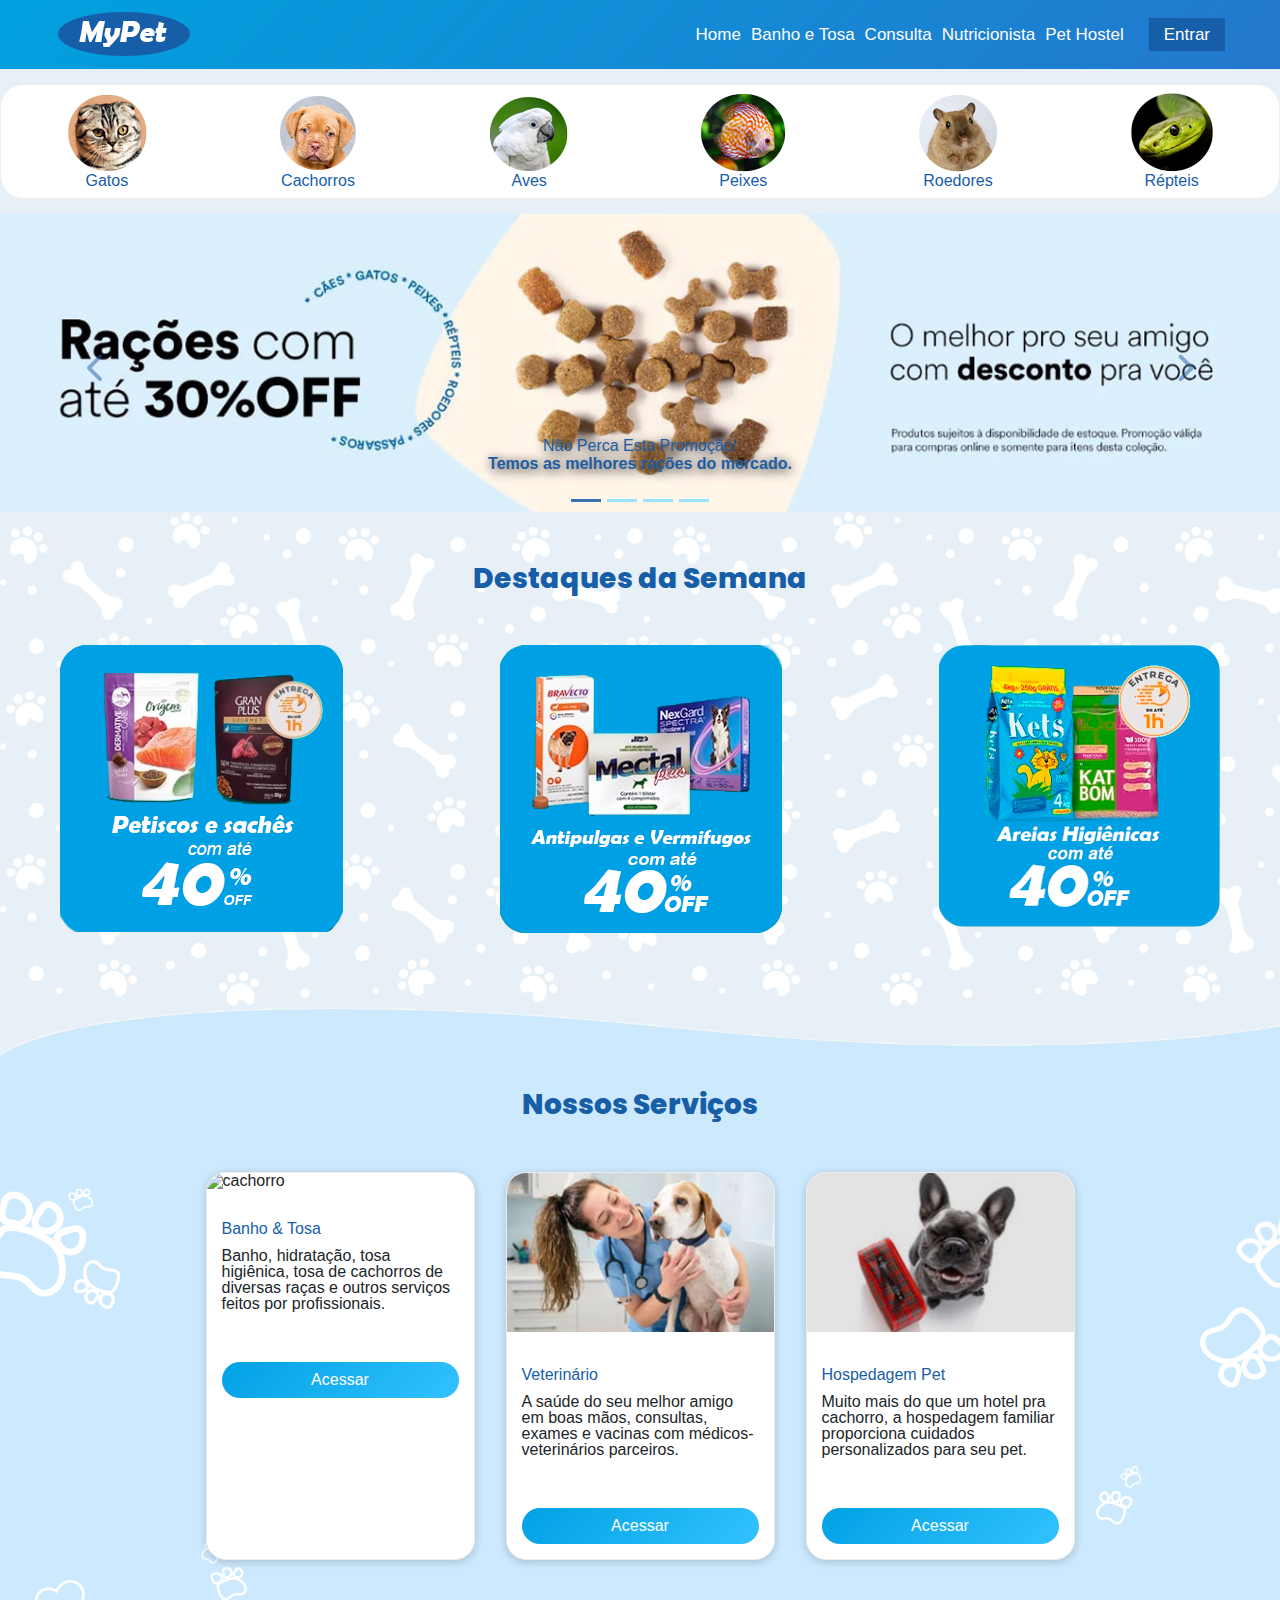
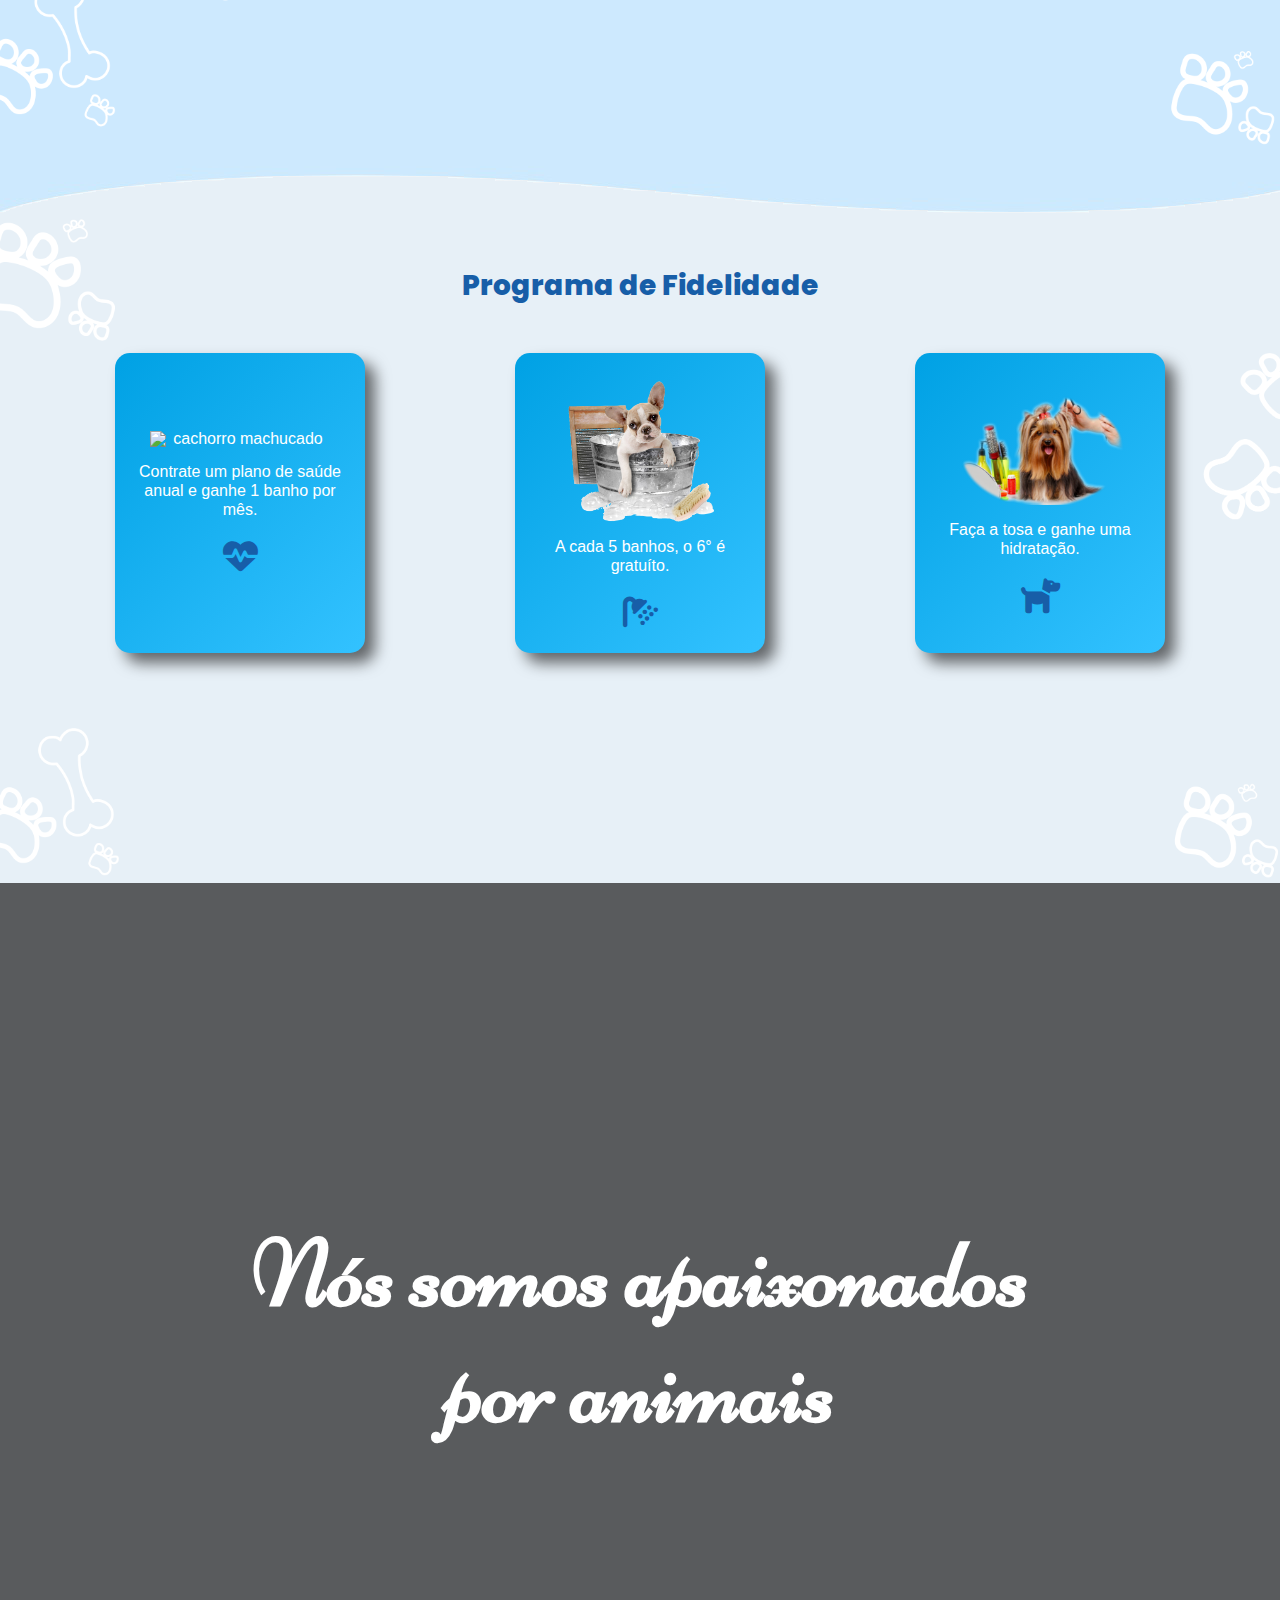
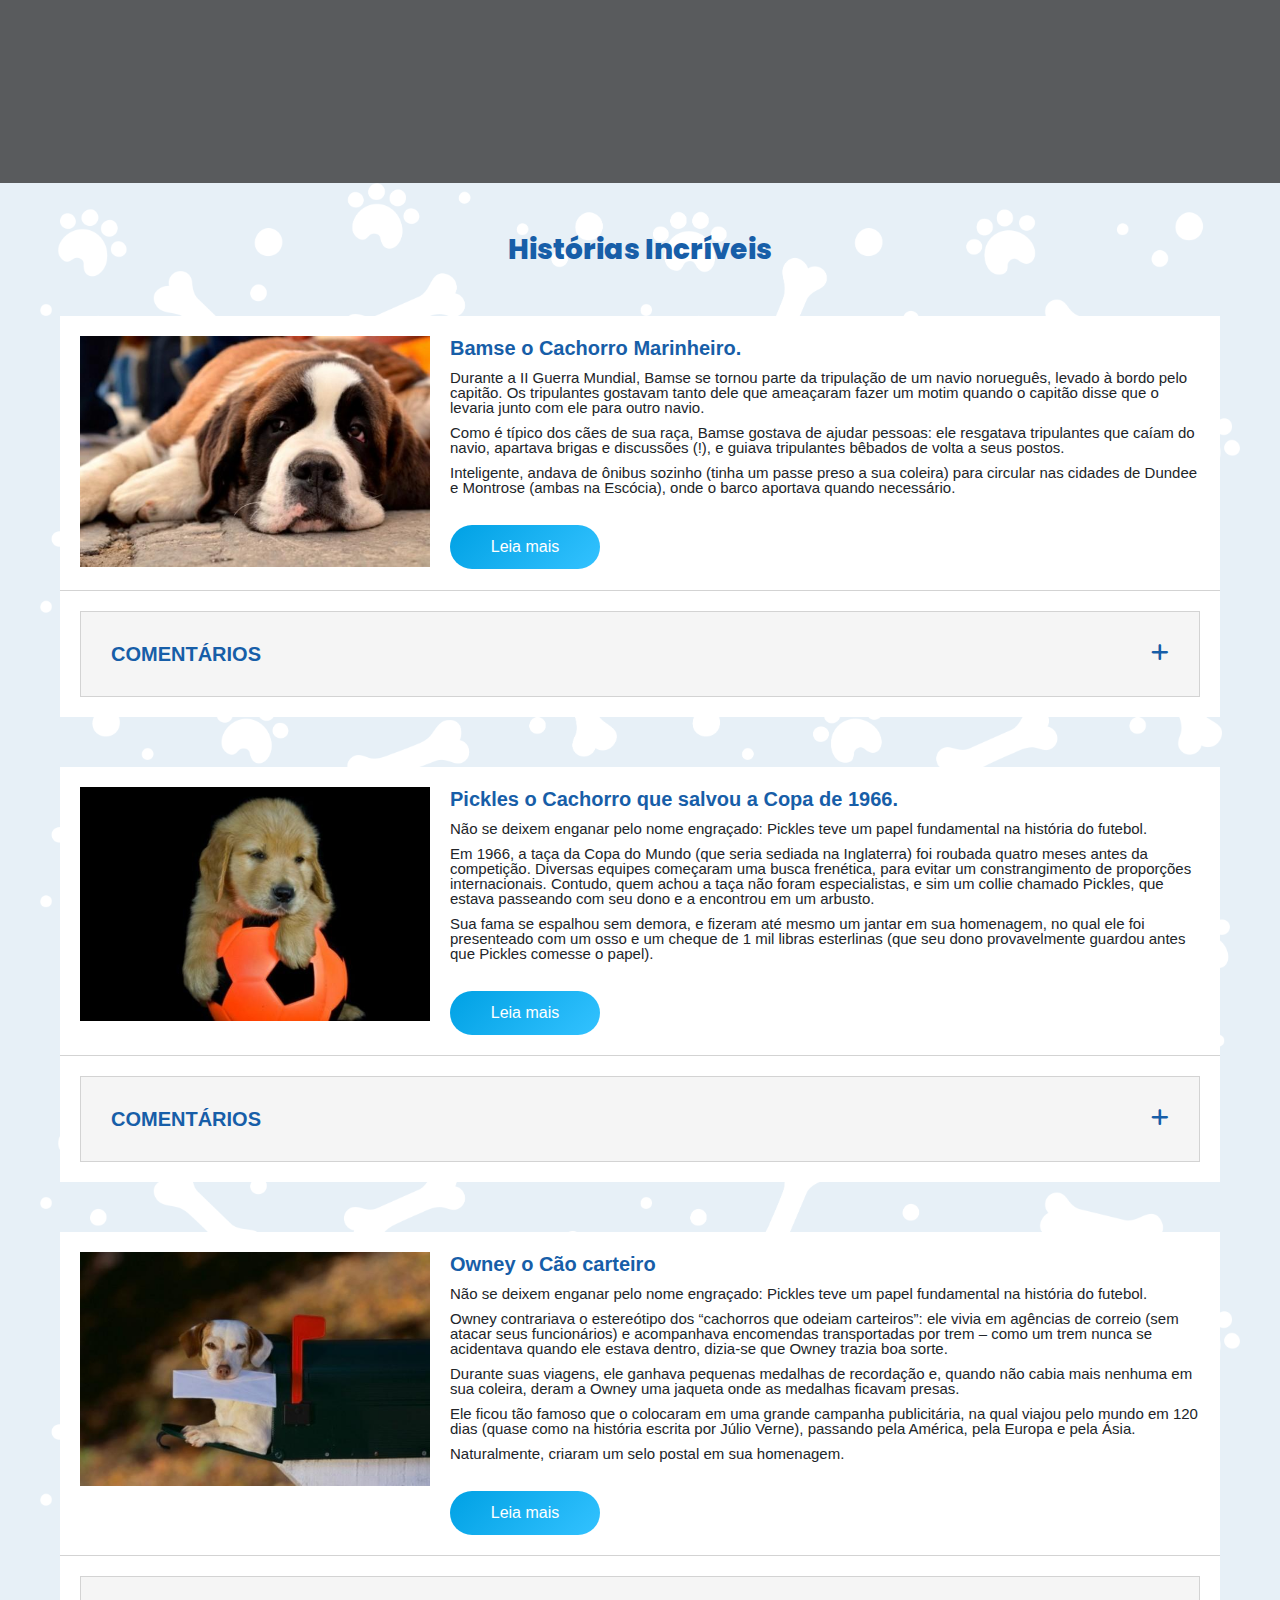
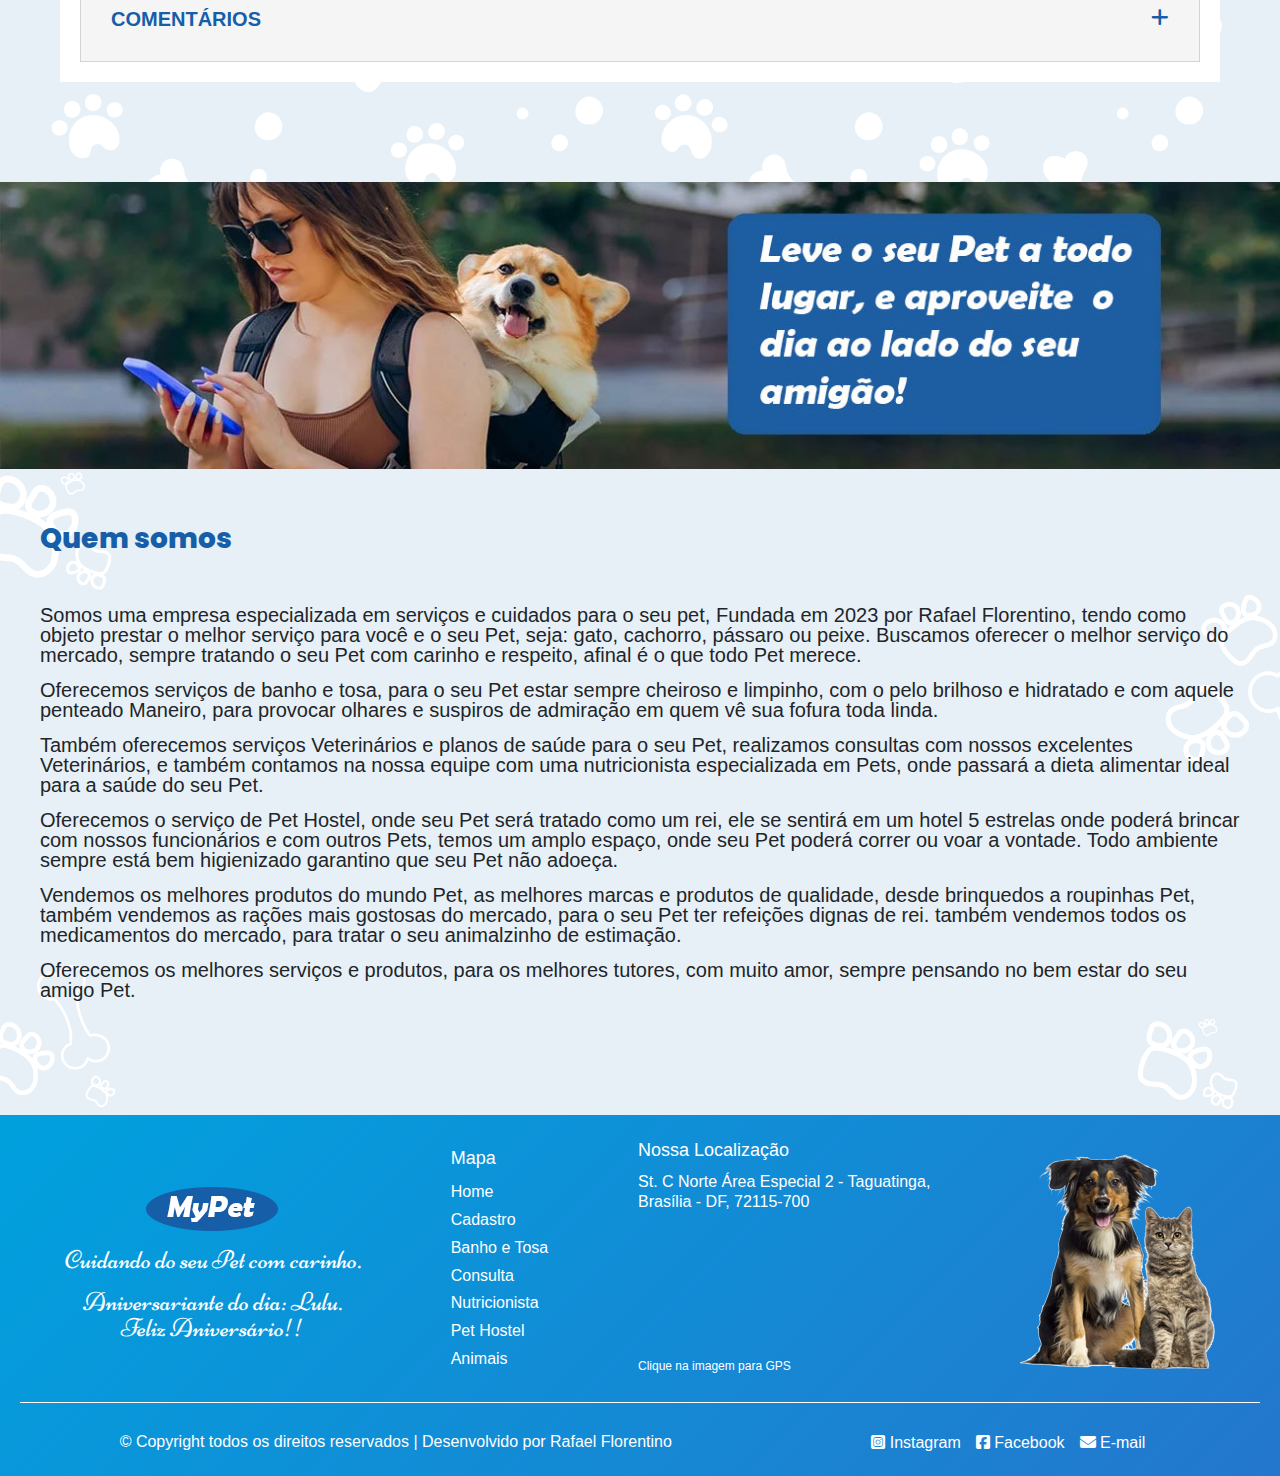
==== index.html @ 297a87fd "first commit" ====
<!DOCTYPE html>
<html lang="pt-br">

<head>
    <meta charset="UTF-8">
    <meta name="viewport" content="width=device-width, initial-scale=1.0">
    <link rel="icon" type="image/png" sizes="16x16"  href="img/faviconcircle.png">
    <meta name="msapplication-TileColor" content="#ffffff">
    <meta name="theme-color" content="#ffffff">
    <!-- Font Nicone-->
    <link rel="preconnect" href="https://fonts.googleapis.com">
    <link rel="preconnect" href="https://fonts.gstatic.com" crossorigin>
    <link href="https://fonts.googleapis.com/css2?family=Combo&family=Lato:ital,wght@0,100;0,300;0,400;0,700;0,900;1,100;1,300;1,400;1,700;1,900&family=Niconne&family=Poppins:ital,wght@0,100;0,200;0,300;0,400;0,500;0,600;0,700;0,800;0,900;1,100;1,200;1,300;1,400;1,500;1,600;1,700;1,800;1,900&display=swap" rel="stylesheet">
    <!-- Bootstrap CSS --> 
    <link rel="stylesheet" href="https://cdn.jsdelivr.net/npm/bootstrap@4.0.0/dist/css/bootstrap.min.css" integrity="sha384-Gn5384xqQ1aoWXA+058RXPxPg6fy4IWvTNh0E263XmFcJlSAwiGgFAW/dAiS6JXm" crossorigin="anonymous">
    <link rel="stylesheet" href="css/style.css">
    <!-- Font awesome-->
    <link rel="stylesheet" href="https://cdnjs.cloudflare.com/ajax/libs/font-awesome/6.4.2/css/all.min.css">
    <title>Pet Shop</title>
</head>

<body>
    <header>
        <div class="container">
            <a href="index.html"><img src="img/logoMypet.png" id="logo" alt="MyPet"></a>
            <nav>
                <ul id="menu">
                    <li><a href="index.html">Home</a></li>
                    <li><a href="banho-tosa.html">Banho e Tosa</a></li>
                    <li><a href="consulta-medica.html">Consulta</a></li>
                    <li><a href="nutricionista.html">Nutricionista</a></li>
                    <li><a href="pet-hostel.html">Pet Hostel</a></li>
                    <li id="btn-login"><a href="#">Entrar</a></li>
                </ul>

                <div id="menu-mobile">
                    <ul>
                        <li><i id="btn-close" class="fa-solid fa-x"></i></li>
                        <li><a href="index.html">Home</a></li>
                        <li><a href="animais.html">Animais</a></li>
                        <li><a href="banho-tosa.html">Banho e Tosa</a></li>
                        <li><a href="consulta-medica.html">Consulta</a></li>
                        <li><a href="nutricionista.html">Nutricionista</a></li>
                        <li><a href="pet-hostel.html">Pet Hostel</a></li>
                        <li id="btn-login-mobile"><a href="#">Entrar</a></li>
                    </ul>
                </div>
            </nav>
            <i id="botao-menu" class="fa-solid fa-bars"></i>
        </div>
        <div id="login">
            <form action="">
                <div>
                    <i id="btn-close-login" class="fa-solid fa-x"></i>
                </div>
                <h1>Login</h1>
                <div>
                    <label for="usuario">Usuário</label><br>
                    <input type="text" name="usuario" id="usuario" placeholder="Digite o usuário">
                </div>
                <div>
                    <label for="senha">Senha</label><br>
                    <input type="password" name="senha" id="senha" placeholder="Digite a sua senha">
                </div>
                <button id="btn-entrar">Entrar</button>
                
                <p><a href="cadastro-cliente.html">Fazer Cadastro</a></p>
            </form>
        </div>
    </header>

    <main id="corpo">
        <section id="vitrine">
            <div id="especies">
                <ul>
                    <li><a href="animais.html"><img src="img/gato.png" alt="Gato"> Gatos</a></li>
                    <li><a href="animais.html"><img src="img/cachorro.png" alt="Cachorro"> Cachorros</a></li>
                    <li><a href="animais.html"><img src="img/ave.png" alt="Ave"> Aves</a></li>
                    <li><a href="animais.html"><img src="img/peixe.png" alt="Peixe"> Peixes</a></li>
                    <li><a href="animais.html"><img src="img/rato.png" alt="Rato">Roedores</a></li>
                    <li><a href="animais.html"><img src="img/cobra.png" alt="Cobra">Répteis</a></li>
                </ul>
            </div>

            <div id="container-carousel">
                <div id="carouselExampleIndicators" class="carousel slide" data-ride="carousel">
                    <ol class="carousel-indicators">
                      <li data-target="#carouselExampleIndicators" data-slide-to="0" class="active"></li>
                      <li data-target="#carouselExampleIndicators" data-slide-to="1"></li>
                      <li data-target="#carouselExampleIndicators" data-slide-to="2"></li>
                      <li data-target="#carouselExampleIndicators" data-slide-to="3"></li>
                    </ol>
                    <div class="carousel-inner">
                      <div class="carousel-item active">
                        <a href="nutricionista.html">
                            <img class="d-block w-100" src="img/banner01.jpg"  alt="First slide">
                        </a>
                        <div class="carousel-caption d-none d-md-block">
                            <h5>Não Perca Esta Promoção!</h5>
                            <p>Temos as melhores rações do mercado.</p>
                        </div>
                        
                      </div>
                      <div class="carousel-item">
                        <a href="consulta-medica.html">
                            <img class="d-block w-100" src="img/banner06.jpg"  alt="Second slide">
                        </a>
                        <div class="carousel-caption d-none d-md-block">
                            <h5>Cuidado e Carinho</h5>
                            <p>Trate seu Pet com nossos medicamentos.</p>
                        </div>
                        
                      </div>
                      <div class="carousel-item">
                        <a href="pet-hostel.html">
                            <img class="d-block w-100" src="img/banner03.jpg"  alt="Third slide">
                        </a>
                        <div class="carousel-caption d-none d-md-block">
                            <h5>Roupas Quentinhas </h5>
                            <p>Proteja seu Pet do frio com estilo.</p>
                        </div>
                        
                      </div>
                      <div class="carousel-item">
                        <a href="banho-tosa.html">
                            <img class="d-block w-100" src="img/banner07.jpg"  alt="Third slide">
                        </a>
                        <div class="carousel-caption d-none d-md-block">
                            <h5>Promoção Banho e Tosa</h5>
                            <p>10% OFF</p>
                        </div>
                        
                      </div>
                    </div>
                    <a class="carousel-control-prev" href="#carouselExampleIndicators" role="button" data-slide="prev">
                      <span class="carousel-control-prev-icon" aria-hidden="true"><i class="fa-solid fa-chevron-left"></i></span>
                      <span class="sr-only">Previous</span>
                    </a>
                    <a class="carousel-control-next" href="#carouselExampleIndicators" role="button" data-slide="next">
                      <span class="carousel-control-next-icon" aria-hidden="true"><i class="fa-solid fa-chevron-right"></i></span>
                      <span class="sr-only">Next</span>
                    </a>
                </div>
                
            </div>  
        </section>
        <section id="cards" >
            <h1>Destaques da Semana</h1>

            <div id="cont-cards" class="cont">
                <div id="card1" class="item-card">
                    <a href="#"><img src="img/card1-azul.png" alt="Promoção"></a>
                </div>
                <div id="card2" class="item-card" >
                    <a href="#"><img src="img/card2-azul.png" alt="Promoção"></a>
                </div>
                <div id="card3" class="item-card">
                    <a href="#"></a><img src="img/card3-azul.png" alt="Promoção"></a>
                </div>
            </div>

        </section>
        <section id="artigos">
            <div id="top-artigos"></div>
            <div id="cont-artigos">
                <h1>Nossos Serviços</h1>
                <div id="link-artigo">
                   
                    <article>
                        <img src="img/cantinho01.jpg" alt="cachorro">
                        <div class="textos-artigo">
                            <h2>Banho & Tosa</h2>
                            <p>Banho, hidratação, tosa higiênica, tosa de cachorros de diversas raças e outros serviços feitos 
                                por profissionais.</p>
                            <a href="banho-tosa.html" class="botao-artigo">Acessar</a>
                        </div>

                    </article>
                    <article>
                        <img src="img/cantinho02.jpg" alt="cachorro">
                        <div class="textos-artigo">
                            <h2>Veterinário</h2>
                            <p>A saúde do seu melhor amigo em boas mãos, consultas, exames e vacinas com médicos-veterinários parceiros.</p>
                            <a href="consulta-medica.html" class="botao-artigo">Acessar</a>
                        </div>

                    </article>
                    <article>
                        <img src="img/cantinho03.jpg" alt="cachorro">
                        <div class="textos-artigo">
                            <h2>Hospedagem Pet</h2>
                            <p>Muito mais do que um hotel pra cachorro, a hospedagem familiar proporciona cuidados personalizados para seu pet.</p>
                            <a href="pet-hostel.html" class="botao-artigo">Acessar</a>
                        </div>
                    </article>
                </div>
            </div>
            <div id="bot-artigos"></div>
        </section>

        <section id="fidelidade">
            <div class="cont">
                <h1>Programa de Fidelidade</h1>
                <div id="cartoes">
                    <div id="cartao1" class="cartao-item">
                        <img src="img/cachorro-doente2.png" alt="cachorro machucado" width="180">
                        <h2>Contrate um plano de saúde anual e ganhe 1 banho por mês.</h2>
                        <i class="fa-solid fa-heart-pulse"></i>
                    </div>
                    <div id="cartao2" class="cartao-item">
                        <img src="img/cachorro-banho.png" alt="cachorro banho" width="160">
                        <h2>A cada 5 banhos, o 6° é gratuíto.</h2>
                        <i class="fa-solid fa-shower"></i>
                    </div>
                    <div id="cartao3" class="cartao-item">
                        <img src="img/tosa.png" alt="cachorro tosa" width="170">
                        <h2>Faça a tosa e ganhe uma hidratação.</h2>
                        <i class="fa-solid fa-dog"></i>
                    </div>
                </div>
            </div>
        </section>

        <section id="parallax">
            <div>
                <h2>Nós somos apaixonados <br/>por animais</h2>
            </div>
        </section>

        <section id="historias" class="cont">
            <h1>Histórias Incríveis</h1>
            <article>
                <div id="cont-historias">
                    <div id="img-historia">
                        <img src="img/bamse.jpg" alt="cachorro">
                    </div>
                    <div id="historia-conteudo">
                        <h2>Bamse o Cachorro Marinheiro.</h2>
                        <p>Durante a II Guerra Mundial, Bamse se tornou parte da tripulação de um navio norueguês, levado à bordo pelo capitão.
                            Os tripulantes gostavam tanto dele que ameaçaram fazer um motim quando o capitão disse que o levaria junto com 
                            ele para outro navio.</p>
                        <p>Como é típico dos cães de sua raça, Bamse gostava de ajudar pessoas: ele resgatava tripulantes que caíam do navio, 
                            apartava brigas e discussões (!), e guiava tripulantes bêbados de volta a seus postos.
                        </p>
                        <p>
                            Inteligente, andava de ônibus sozinho (tinha um passe preso a sua coleira) para circular nas cidades de Dundee e 
                            Montrose (ambas na Escócia), onde o barco aportava quando necessário.
                        </p>

                        <a href="https://hypescience.com/10-tocantes-e-impressionantes-historias-de-cachorros/">Leia mais</a>
                    </div>
                </div>

                <div id="comentarios-artigo" class="comentarios-artigo">
                    <h2 class="title-coment">COMENTÁRIOS  <i class="fa-solid fa-plus"></i></h2>

                    <div id="autor" class="autor">
                        <div id="autores" class="autores" >
                            <div class="info-autor">
                                <img src="img/usuario.jpg" width="40" height="40" alt="foto usuario">
                                <div id="coment-text" class="coment-text">
                                    <h3>Fulano da Silva</h3>
                                    <p>Achei muito interessante essa história, támbem tenho um São bernado eles são muito inteligentes.</p>
                                </div>
                            </div>
                            <div  class="info-autor">
                                <img src="img/usuario.jpg" width="40" height="40" alt="foto usuario">
                                <div id="coment-text" class="coment-text">
                                    <h3>Ciclano de Souza</h3>
                                    <p>Adorei, esse cachorro e muito lindo!</p>
                                </div>
                            </div>
                        </div>                        

                        <div id="deixar-comentario">
                            <label for="nome">Nome: </label>
                            <input type="text" id="nome" name="nome" placeholder="Digite seu nome">

                            <label for="text-area">Deixe o seu comentário:</label>
                            <textarea name="text-area" id="text-area" cols="30" rows="10" placeholder="Digite seu comentário aqui."></textarea>
                            <div id="cont-btn-enviar">
                                <button id="btn-enviar-comentario" class="btn-enviar-comentario">Enviar</button>
                            </div>
                        </div>
                    </div>
                </div>
            </article>

            <article>
                <div id="cont-historias">
                    <div id="img-historia">
                        <img src="img/pickles.jpg" alt="cachorro">
                    </div>
                    <div id="historia-conteudo">
                        <h2>Pickles o Cachorro que salvou a Copa de 1966.</h2>
                        <p>Não se deixem enganar pelo nome engraçado: Pickles teve um papel fundamental na história do futebol.</p>
                        <p>Em 1966, a taça da Copa do Mundo (que seria sediada na Inglaterra) foi roubada quatro meses antes da competição. 
                            Diversas equipes começaram uma busca frenética, para evitar um constrangimento de proporções internacionais. 
                            Contudo, quem achou a taça não foram especialistas, e sim um collie chamado Pickles, que estava passeando com 
                            seu dono e a encontrou em um arbusto.</p>
                        <p>
                            Sua fama se espalhou sem demora, e fizeram até mesmo um jantar em sua homenagem, no qual ele foi presenteado com 
                            um osso e um cheque de 1 mil libras esterlinas (que seu dono provavelmente guardou antes que Pickles comesse o 
                            papel).
                        </p>

                        <a href="https://hypescience.com/10-tocantes-e-impressionantes-historias-de-cachorros/">Leia mais</a>
                    </div>
                </div>

                <div id="comentarios-artigo" class="comentarios-artigo">
                    <h2 class="title-coment">COMENTÁRIOS  <i class="fa-solid fa-plus"></i></h2>

                    <div id="autor" class="autor">
                        <div id="autores" class="autores">
                            <div class="info-autor">
                                <img src="img/usuario.jpg" width="40" height="40" alt="foto usuario">
                                <div id="coment-text" class="coment-text">
                                    <h3>Fulano da Silva</h3>
                                    <p>Achei muito interessante essa história, támbem tenho um São bernado eles são muito inteligentes.</p>
                                </div>
                            </div>
                        </div>                        

                        <div id="deixar-comentario">
                            <label for="nome">Nome: </label>
                            <input type="text" id="nome" name="nome" placeholder="Digite seu nome">

                            <label for="text-area">Deixe o seu comentário:</label>
                            <textarea name="text-area" id="text-area" cols="30" rows="10" placeholder="Digite seu comentário aqui."></textarea>
                            <div id="cont-btn-enviar">
                                <button id="btn-enviar-comentario" class="btn-enviar-comentario">Enviar</button>
                            </div>
                        </div>
                    </div>
                </div>
            </article>

            <article>
                <div id="cont-historias">
                    <div id="img-historia">
                        <img src="img/Owney.jpg" alt="cachorro">
                    </div>
                    <div id="historia-conteudo">
                        <h2>Owney o Cão carteiro</h2>
                        <p>Não se deixem enganar pelo nome engraçado: Pickles teve um papel fundamental na história do futebol.</p>
                        <p>Owney contrariava o estereótipo dos “cachorros que odeiam carteiros”: ele vivia em agências de correio 
                            (sem atacar seus funcionários) e acompanhava encomendas transportadas por trem – como um trem nunca se acidentava 
                            quando ele estava dentro, dizia-se que Owney trazia boa sorte.</p>
                        <p>Durante suas viagens, ele ganhava pequenas medalhas de recordação e, quando não cabia mais nenhuma em sua coleira, 
                            deram a Owney uma jaqueta onde as medalhas ficavam presas.</p>
                        <p>
                            Ele ficou tão famoso que o colocaram em uma grande campanha publicitária, na qual viajou pelo mundo em 120 dias 
                            (quase como na história escrita por Júlio Verne), passando pela América, pela Europa e pela Ásia.
                        </p>
                        <p>Naturalmente, criaram um selo postal em sua homenagem.</p>
            
                        <a href="https://hypescience.com/10-tocantes-e-impressionantes-historias-de-cachorros/">Leia mais</a>
                    </div>
                </div>

                <div id="comentarios-artigo" class="comentarios-artigo">
                    <h2 class="title-coment">COMENTÁRIOS  <i class="fa-solid fa-plus"></i></h2>

                    <div id="autor" class="autor">
                        <div id="autores" class="autores">
                           
                        </div>                        

                        <div id="deixar-comentario">
                            <label for="nome">Nome: </label>
                            <input type="text" id="nome" name="nome" placeholder="Digite seu nome">

                            <label for="text-area">Deixe o seu comentário:</label>
                            <textarea name="text-area" id="text-area" cols="30" rows="10" placeholder="Digite seu comentário aqui."></textarea>
                            <div id="cont-btn-enviar">
                                <button id="btn-enviar-comentario" class="btn-enviar-comentario">Enviar</button>
                            </div>
                        </div>
                    </div>
                </div>
            </article>
        </section>

        <section>
            <div id="banner-comprido">
                <img src="img/banner-comprido-texto.jpg" alt="banner">
            </div>
        </section>

        <section id="QuemSomos" >
            <div class="cont">
                <h1>Quem somos</h1>
                <p>Somos uma empresa especializada em serviços e cuidados para o seu pet, Fundada em 2023 por Rafael Florentino, tendo
                    como objeto prestar o melhor serviço para você e o seu Pet, seja: gato, cachorro, pássaro ou peixe. Buscamos oferecer o 
                    melhor serviço do mercado, sempre tratando o seu Pet com carinho e respeito, afinal é o que todo Pet merece.</p>   
                <p>Oferecemos serviços de banho e tosa, para o seu Pet estar sempre cheiroso e limpinho, com o pelo brilhoso e hidratado 
                    e com aquele penteado Maneiro, para provocar olhares e suspiros de admiração em quem vê sua fofura toda linda.</p> 
                <p>Também oferecemos serviços Veterinários e planos de saúde para o seu Pet, realizamos consultas com nossos excelentes 
                    Veterinários, e também contamos na nossa equipe com uma nutricionista especializada em Pets, onde passará a dieta alimentar
                    ideal para a saúde do seu Pet.</p>   
                <p>Oferecemos o serviço de Pet Hostel, onde seu Pet será tratado como um rei, ele se sentirá em um hotel 5 estrelas 
                    onde poderá brincar com nossos funcionários e com outros Pets, temos um amplo espaço, onde seu Pet poderá correr ou voar
                    a vontade. Todo ambiente sempre está bem higienizado garantino que seu Pet não adoeça.
                </p>
                <p>Vendemos os melhores produtos do mundo Pet, as melhores marcas e produtos de qualidade, desde brinquedos a roupinhas
                    Pet, também vendemos as rações mais gostosas do mercado, para o seu Pet ter refeições dignas de rei.
                    também vendemos todos os medicamentos do mercado, para tratar o seu animalzinho de estimação.</p>
                <p>Oferecemos os melhores serviços e produtos, para os melhores tutores, com muito amor, sempre pensando no bem estar 
                    do seu amigo Pet.
                </p>  
            </div>
        </section>

        <div id="seta">
            <a href="#corpo"><i class="fa-solid fa-arrow-up"></i></a>
        </div>
    </main>

    <footer>
        <div id="menu-footer">
            <div id="logo-footer">
                <a href="index.html"><img src="img/logoMypet.png" alt="Mypet"></a>
                <p>Cuidando do seu Pet com carinho.</p><br>
                <p>Aniversariante do dia: Lulu.</p>
                <p>Feliz Aniversário!!</p>
            </div>

            <div id="links-footer">
                <h2>Mapa</h2>
                <ul>
                    <li><a href="index.html">Home</a></li>
                    <li><a href="cadastro-cliente.html">Cadastro</a></li>
                    <li><a href="banho-tosa.html">Banho e Tosa</a></li>
                    <li><a href="consulta-medica.html">Consulta</a></li>
                    <li><a href="nutricionista.html">Nutricionista</a></li>
                    <li><a href="pet-hostel.html">Pet Hostel</a></li>
                    <li><a href="pet-hostel.html">Animais</a></li>
                    
                </ul>
            </div>

            <div id="localizacao">
                <h2>Nossa Localização</h2>
                <p>St. C Norte Área Especial 2 - Taguatinga,<br/> Brasília - DF, 72115-700</p>
                <iframe src="https://www.google.com/maps/embed?pb=!1m18!1m12!1m3!1d61412.23595573015!2d-48.09129659999996!3d-15.84267675!2m3!1f0!2f0!3f0!3m2!1i1024!2i768!4f13.1!3m3!1m2!1s0x935a3391b366fc47%3A0x88c16b784a3ad98f!2sSenai%20Taguatinga!5e0!3m2!1spt-BR!2sbr!4v1692206441626!5m2!1spt-BR!2sbr" width="250" height="120" style="border:0;" allowfullscreen="" loading="lazy" referrerpolicy="no-referrer-when-downgrade"></iframe>
                <p><span>Clique na imagem para GPS</span></p>
            </div>
            <div id="img-footer">
                <img src="img/img-footer2.png" alt="animais">
            </div>
        </div>
        <div id="linha">
            <hr>
        </div>
        <div id="redes-footer">
            <p>© Copyright todos os direitos reservados | Desenvolvido por Rafael Florentino</p>
            <ul id="redes">
                
                <li><a href="#" target="_blank"><i class="fa-brands fa-square-instagram" ></i> Instagram</a></li>
                <li><a href="#" target="_blank"><i class="fa-brands fa-square-facebook" ></i> Facebook</a></li>
                <li><a href="mailto:rafael.florentino.barbosa@gmail.com"><i class="fa-solid fa-envelope"></i> E-mail</a></li>
            </ul>
        </div>
    </footer>
     <!-- jQuery first, then Popper.js, then Bootstrap JS -->
     <script src="js/script.js"></script>
     <script src="https://code.jquery.com/jquery-3.2.1.slim.min.js" integrity="sha384-KJ3o2DKtIkvYIK3UENzmM7KCkRr/rE9/Qpg6aAZGJwFDMVNA/GpGFF93hXpG5KkN" crossorigin="anonymous"></script>
     <script src="https://cdn.jsdelivr.net/npm/popper.js@1.12.9/dist/umd/popper.min.js" integrity="sha384-ApNbgh9B+Y1QKtv3Rn7W3mgPxhU9K/ScQsAP7hUibX39j7fakFPskvXusvfa0b4Q" crossorigin="anonymous"></script>
     <script src="https://cdn.jsdelivr.net/npm/bootstrap@4.0.0/dist/js/bootstrap.min.js" integrity="sha384-JZR6Spejh4U02d8jOt6vLEHfe/JQGiRRSQQxSfFWpi1MquVdAyjUar5+76PVCmYl" crossorigin="anonymous"></script>
</body>
</html>
---- css/style.css ----
/*  Reset Css */
html,body,div,span,object,iframe,h1,h2,h3,h4,h5,h6,p,blockquote,pre,abbr,address,cite,code,del,dfn,em,img,ins,kbd,q,samp,small,strong,sub,sup,var,b,i,dl,dt,dd,ol,ul,li,fieldset,form,label,legend,table,caption,tbody,tfoot,thead,tr,th,td,article,aside,canvas,details,figcaption,figure,footer,header,hgroup,menu,nav,section,summary,time,mark,audio,video{margin:0;padding:0;border:0;outline:0;font-size:100%;vertical-align:baseline;background:transparent}
body{line-height:1}
article,aside,details,figcaption,figure,footer,header,hgroup,menu,nav,section{display:block}
nav ul{list-style:none}
blockquote,q{quotes:none}
blockquote:before,blockquote:after,q:before,q:after{content:none}
a{margin:0;padding:0;font-size:100%;vertical-align:baseline;background:transparent}
ins{background-color:#ff9;color:#000;text-decoration:none}
mark{background-color:#ff9;color:#000;font-style:italic;font-weight:bold}
del{text-decoration:line-through}
abbr[title],dfn[title]{border-bottom:1px dotted;cursor:help}
table{border-collapse:collapse;border-spacing:0}
hr{display:block;height:1px;border:0;border-top:1px solid #ccc;margin:1em 0;padding:0}
input,select{vertical-align:middle}
*{box-sizing: border-box;}
p{margin: 0px; padding: 0px}
a:hover{text-decoration: none;}
li{list-style: none;}

/*  Fim Reset Css */

/* Barra de rolagem */
* {
    scrollbar-width: thin;
    scrollbar-color: #D5D5D5 #FFFFFF
}

*::-webkit-scrollbar {
    width: 12px
}

*::-webkit-scrollbar-track {
    background: #FFFFFF
}

*::-webkit-scrollbar-thumb {
    background: #D5D5D5;
    border-radius: 1rem;
    border: 4px #FFFFFF solid
}

/* fim varra de Rolagem */

@font-face {
    font-family: Poppins;
    src: url(../fonts/Poppins-Regular.ttf);
  }
html{
    scroll-behavior: smooth;
    font-family: Poppins;
    scroll-behavior: smooth;
    background: #175ea8;
    background: #1d5da2;
    background: #00a1e4;
    background: #eeeeee;
    background: #eb6852;
    background: #bde386;
    background: #effbff;
    background: #ffe7b2;
    background: #feeed2;
    background: whitesmoke;
    background: #371669;
    background: #4e2096;
    background: #f3eee8;
    background: #74cb90;
    background: #cce9fd;
    background: #229dc3;
    background: white;
    background: #e7f0f7;
    
}
/* Header */
header{
    width: 100%;
    display: flex;
    justify-content: space-between;
    align-items: center;
    background: #00a1e4;
    background-image: -webkit-linear-gradient(315deg, #00A1DE, #2477cd);
    padding: 10px 15px;
    position: fixed;
    top: 0px; 
    z-index: 10000;
}

header #logo{
    display: block;
    width: 140px;
    height: 49px;
    cursor: pointer;
    display: flex;
    align-items: flex-start;
    justify-content: flex-start;
}
header #logo:hover{
    opacity: 0.9;
}

header .container{
    max-width: 1200px;
    margin: 0 auto;
    display: flex;
    justify-content: space-between;
    align-items: center;
    width: 100%;
}

header #menu{
    display: flex;
    align-items: flex-end;
    justify-content: flex-end;
}
header #menu ul {
     display: flex; 
}

header nav #menu li{
    margin-left: 10px;
}
header nav #menu li#login{ 
    margin-left: 30px;
}

header a{
    text-decoration: none;
    color: white;
    font-weight: 500;
    font-size: 17px;
    transition: all 0.3s ease 0s;
}
header a:hover{
    color: #1d5da2;
}
#botao-menu{
    display: none;
    font-weight: 900;
    font-size: 32px;
    color: white;
    cursor: pointer;
}
#botao-menu:hover{
    color: #1d5da2;
}

header a{
    text-decoration: none;
}

header #menu-mobile{
    opacity: 0;
    transition: 0.5s;
    transform: translateX(100rem);
    position: fixed;
    top: 0px;
    right: 0px;
    width: 60%;
    height: 100%;
    background: #cce9fd;
    background: #1d5da2;
    text-align: center;
    z-index: 10001;
}
header #menu-mobile a{
    display: block;
    padding: 20px 0px; 
    font-size: 22px;
}
header #menu-mobile i{
    margin: 20px 20px 20px 20px;
    text-align: right;
    cursor: pointer;
    color: white;
    font-size: 24px;
}
header #menu-mobile ul li:first-child{
    text-align: right;
}
header #menu-mobile i:hover{
    color: #cce9fd;
}

header #menu-mobile a:hover{
    background: #cce9fd;
}
header nav #menu li#btn-login{
    margin-left: 25px;
}
#btn-login a{
    background-color: #175ea8; 
    padding: 7px 15px;
}
#btn-login a:hover{
    color:white;
    opacity: 0.;
    background-color: #1d3c5e;
}
#login{
    display: none;
    position: fixed;
    font-family: Arial, Helvetica, sans-serif;
    top: 0;
    right: 0;
    bottom: 0;
    left: 0;
    background: rgba(0,0,0,0.8);
    z-index: 100002 !important;
    opacity:1;
    -webkit-transition: opacity 400ms ease-in;
    -moz-transition: opacity 400ms ease-in;
    transition: opacity 400ms ease-in;
    align-items: center;
    justify-content: center;
    width: 100%;
    height: 100%;
}
#login:target {
    opacity:1;
    pointer-events: auto;
}
#login form{
    position: absolute;
    max-width: 300px;
    margin: 0 auto;
    background-color: #175ea8;
    color: white;
    padding: 25px;
    z-index: 100000000 !important;
    border-radius: 15px;
    display: flex;
    flex-direction: column;
}
#btn-close-login{
    position: absolute;
    right: 12px;
    top: 12px;
    font-size: 20px;
    font-weight: bold;
    cursor: pointer;
}
#btn-close-login:hover{
    color: #11345a;
}
#login form h1{
    margin-bottom: 15px;
    text-align: center;
}
#login form label{
    margin-bottom: 5px;
}
#login form input{
    text-indent: 10px;
    width: 230px;
    height: 30px;
    margin-bottom: 10px;
    border: none;
    border-radius: 5px;
    outline-style: none;
}
#login form input::placeholder{
    color: lightgray;
    text-indent: 10px;
}
#login form p{   
    text-align: center;
}
#login form p a{   
    font-size: 16px;
    color: #11345a;
    font-weight: bold;
}
#login form p a:hover{   
    color: white;
}
#login form button{
    margin-top: 10px;
    margin-bottom: 10px;
    height: 30px;
    color: white;
    background: #00a1e4;
    border: none;
    cursor: pointer;
}
#login form button:hover{
    margin-bottom: 10px;
    height: 30px;
    color: white;
    background: #11345a;
    border: none;
}

/* Inicio Main*/
main{
    padding-top: 69px;
}
.titulo{ 
    font-family: Poppins;
    font-size: 28px;
    font-weight: 800;
    color: #175ea8;
    margin-bottom: 50px;
    text-align: center; 
}
/* Inicio Espécies*/
#especies{
    background: white;
    height: 115px;
    padding-top: 8px;
    padding-bottom: 13px;
    overflow-x: scroll;
    overflow-y: hidden;
    max-width: 1280px;
    margin: 15px auto;
    border-radius: 23px;
    border: 1px solid rgb(237, 237, 237);
}
#especies::-webkit-scrollbar{
    display: none;
    scrollbar-width: none;
}
#especies a:hover{
    opacity: 0.7;
}
#especies ul{
    display: flex;
    align-items: center;
    justify-content: space-around;
}
#especies ul li{
    display: inline-block;
    text-align: center;
    
}
#especies ul li img{
    display: block;
}
#especies ul li a{
   text-decoration: none;
   color: #175ea8;
   font-weight: 500;
}

/* Início Vitrine*/
.carousel-caption{
    color: #1d5da4;
    font-weight: bolder;
    text-shadow: 0.1em 0.1em 0.7em black;
}
.carousel-control-prev-icon, .carousel-control-next-icon {
    background-image: none;
}
.carousel-control-prev i, .carousel-control-next i{
    color: #1d5da2;
    font-size: 30px;
}
.carousel-item a > img {
     width: 100%;    
     /* height: 310px;   */
}
.carousel-indicators li{
    background-color: #9ae1ff;
}

#carouselExampleIndicators .active{
    background-color: #175ea8de;
}
  

/* Texto */
.cont{
    max-width: 1200px;
    margin: 0 auto;
}
/* Início Cards */
#cards{
    width: 100%;
    padding: 50px 0px;
    text-align: center;
    background: #e7f0f7;
    background: url(../img/pet3.png) ;
    background-size: contain;

}
#cards h1{
    font-family: Poppins;
    font-size: 28px;
    font-weight: 800;
    color: #175ea8;
    margin-bottom: 50px;
}
#cont-cards{
    display: flex;
    margin-top: 1.6rem;
    -webkit-box-pack: justify;
    justify-content: space-between;
    flex-wrap: wrap;
    margin: 0 auto;
    padding: 0px 20px;
}
.item-card{
    margin-bottom: 20px;
}
#cards img:hover{
    transition: 0.9s;
    transform: scale(1.1,1.1);
    opacity: 0.8;
}

/* Artigos */

#cont-artigos{
    background: #cde9fe url(../img/pet.png);
    background-size: cover;
    padding-bottom: 190px;
}
#artigos #top-artigos{
    display: block;
    height: 82px;
    background-image: url(../img/bg-topo-azul.png);
    background-repeat: no-repeat;
    background-size: cover;

}
#artigos #bot-artigos{
    display: block;
    height: 69px;
    background-image: url(../img/bg-bottom-azul.png);
    background-repeat: no-repeat;
    background-size: cover;
}
#artigos h1 {
    font-family: Poppins;
    font-size: 28px;
    font-weight: 800;
    color: #175ea8;
    margin-bottom: 50px;
    text-align: center;
}

/* Artigos link*/
#link-artigo{
    max-width: 900px;
    margin: 0 auto;
    display: flex;
    justify-content: space-around;
} 
#link-artigo article{
    max-width: 269px;
    background: white;
    border-radius: 20px;
    overflow: hidden;
    border: 1px solid rgb(237, 237, 237);
    box-shadow: rgba(0, 0, 0, 0.19) 0px 2px 8px 0px;  
    margin: 0px 15px;

}
#link-artigo article:hover{
    transform: scale(1.1,1.1);
    transition: 1s;
}
#link-artigo article:hover img{
    filter: grayscale(65%);
}
#link-artigo .textos-artigo{
    padding: 15px;
}
#link-artigo article img{
    margin-bottom: 15px;
    width: 100%;
}
#link-artigo article h2{
    margin-bottom: 10px;
    color: #175ea8;
}
#link-artigo article a{
    text-align: center;
    /* max-width: 190px; */
    margin: 0 auto;
    margin-top: 50px;   
    padding: 10px;
    display: block;
    color: white;
    background-image: -webkit-linear-gradient(315deg, #00a1e4, #33c2ff);
    border-radius: 35px;
}

#link-artigo article a:hover{
    transition: 3s;
    background-image: -webkit-linear-gradient(315deg, #175ea8, #175ea8);
    
}

/* Fidelidade */
#fidelidade{
    padding: 50px 0px 230px;
    background: url(../img/pet2.png) 0% 0% / cover;

}
#fidelidade  h1 {
    font-family: Poppins;
    font-size: 28px;
    font-weight: 800;
    color: #175ea8;
    margin-bottom: 50px;
    text-align: center;
}
#cartoes{
    display: flex;
    justify-content: space-around;
    align-items: center;
    text-align: center;
}
.cartao-item{
    width: 250px;
    height: 300px;
    flex-direction: column;
    align-items: center;
    justify-content: center;
    display: flex;
    background-color:#00a1e4;
    background-image: -webkit-linear-gradient(315deg, #00a1e4, #33c2ff);
    color: white;
    padding: 20px;
    border-radius: 15px;
    box-shadow: 10px 10px 15px #00000094;
}

.cartao-item h2{
    margin-bottom: 20px;
}
.cartao-item i{
    font-size: 35px;
    color: #175ea8;
}
.cartao-item img{
    margin-bottom: 15px;
}
.cartao-item:hover{
    transition: 0.8s;
    transform: scale(1.1,1.1);
    filter: grayscale(25%); 
    /* opacity: 0.9; */
}


/* Parallax */
#parallax{
    height: 100vh;
    background: url(../img/variosCachorros.jpg);
    background-size: cover;
    background-repeat: no-repeat;
    background-attachment: fixed;
    display: flex;
    justify-content: center;
    align-items: center;
    box-shadow: inset 0 0 0 100vw rgba(41, 41, 41, 0.75);
    padding: 0px 20px;
}
#parallax h2{
    color: white;
    font-family: 'Niconne';
    font-size: 6rem;
    text-align: center;
    font-weight: bold;
}

/*Quem somos*/
#QuemSomos{
    padding: 50px 20px 100px;
    background: url(../img/pet2.png) 0% 0% / cover;
}
#QuemSomos h1 {
    font-family: Poppins;
    font-size: 28px;
    font-weight: 800;
    color: #175ea8;
    margin-bottom: 50px;
}
#QuemSomos p {
    font-size: 20px;
    margin-bottom: 15px;
}
/* Banner comprido */
#banner-comprido img{
    width: 100%;
}
#banner-comprido img:hover{
    filter: grayscale(75%); 
}
/* Seta*/
#seta{
    display: none; 
    width: 50px;
    height: 50px;
    position: fixed;
    right: 20px;
    bottom: 20px;
    z-index: 1000;
}

#seta a{
    display: flex;
    align-items: center;
    justify-content: center;
    width: 50px;
    height: 50px;
    background: #11345a;
    color: white;
    font-size: 27px;
    border-radius: 26px;
    text-decoration: none;
}
#seta a:hover{
    filter: brightness(90%);
}

/* Fazer seta ficar mudando de cor */
#seta a {
    animation-name: seta;
    animation-timing-function: linear;
    animation-duration: 8s;
    animation-iteration-count: infinite;
  }

  @keyframes seta {
    0%   {background-color: #11345a;}
    25%  {background-color: #11345a;}
    50%  {background-color: gray;}
    75%  {background-color: grau;}
    100% {background-color: #11345a;}
  }

  /* Fazer seta crescer e diminuir*/
#seta{
    transition: 1s;
}
#seta:hover{
    transform: scale(1.1,1.1);
}

/* Histórias*/

#historias{
    padding: 50px 20px;
    background: url(../img/pet3.png);
    background-size: contain;
}
#historias article{
    margin-bottom: 50px;
}
#historias h1 {
    font-family: Poppins;
    font-size: 28px;
    font-weight: 800;
    color: #175ea8;
    margin-bottom: 50px;
    text-align: center;
}
#historias #cont-historias{
    background: white;
    padding: 20px;
    display: flex;
}
#img-historia{
    margin-right: 20px;
}
#img-historia img{
    max-width: 350px;
}
#img-historia img:hover{
    filter: grayscale(75%);
}
#historia-conteudo{
    display: flex;
    flex-direction: column;
}
#historia-conteudo h2{
    color: #175ea8;
    font-weight: bold;
    font-size: 20px;
    margin-bottom: 10px;
}

#historia-conteudo p{
    font-size: 15px;
    margin-bottom: 10px;
}
#historia-conteudo a{
    text-align: center;
    width: 150px;
    margin-top: 20px;
    padding: 14px;
    display: block;
    color: white;
    background-image: -webkit-linear-gradient(315deg, #00a1e4, #33c2ff);
    border-radius: 35px;
}
#historia-conteudo a:hover{
    background-image: -webkit-linear-gradient(315deg, #175ea8, #175ea8);
}

#comentarios-artigo{
    background: white;
    padding: 20px 20px 20px 20px;
    border-top: 1px solid lightgray;
}
#comentarios-artigo h2{
    background: whitesmoke;
    padding: 30px;
    border: 1px solid lightgray;
    color: #175ea8;
    font-weight: bold;
    font-size: 20px;
}
#comentarios-artigo h2 i{
    float: right;
}
#comentarios-artigo h3{
    color: #175ea8;
    font-weight: bold;
    font-size: 20px;
}
#coment-text{
    padding-left: 10px;
}
.active{
    display:block!important;
}
#autor{
    display: none; 
    border-left: 1px solid lightgray;
    padding: 20px;
    border-right: 1px solid lightgray;
    border-bottom: 1px solid lightgray;
}
#autor .info-autor{
    display: flex;
    align-items: center;
    padding-bottom: 20px;
    border-bottom: 1px solid lightgray;
    margin-bottom: 10px;
}
#deixar-comentario{
    display: flex;
    flex-direction: column;
}
#deixar-comentario label{
    color: #175ea8;
    font-weight: bold;
    font-size: 16px;
    margin-bottom: 10px;
}
#deixar-comentario #nome{
    margin-bottom: 15px;
    border-radius: 5px;
    text-indent: 20px;
    padding: 5px;
    border: 1px solid lightgray;
}
#deixar-comentario textarea{
    margin-bottom: 15px;
    border-radius: 5px;
    text-indent: 20px;
    padding-top: 10px;
    border: 1px solid lightgray;
}
#deixar-comentario textarea::placeholder, #nome::placeholder {
    color: lightgray;
  }

#cont-btn-enviar {
    display: block;
}

#cont-btn-enviar button{
    width: 150px;
    padding: 14px;
    border: 0px;
    color: white;
    background: #00A1DE;
    border-radius: 35px;
    float: right;
}
#deixar-comentario button:focus{
    outline-style: none;
  }

#deixar-comentario button:hover{
    background-image: -webkit-linear-gradient(315deg, #175ea8, #175ea8);
    cursor: pointer;
}

/* Início footer */

footer{
    background: #175ea8;
    background: #00a1e4;
    background-image: -webkit-linear-gradient(315deg, #00A1DE, #2477cd);
    text-align: center;
    padding: 25px 20px;
    color: white;
}
#menu-footer{
    display: flex;
    align-items: center;
    justify-content: space-around;
}
#logo-footer img{
    margin-bottom: 10px;
}
#logo-footer p{
    font-family: 'Niconne';
    font-size: 26px;
}
#logo-footer a:hover{
    opacity: 0.8;
}
#links-footer{
    text-align: left;
}
#links-footer h2{
    margin-bottom: 15px;   
    font-size: 18px;
}
#links-footer ul li{
    margin-bottom: 11.8px;   
}
#links-footer ul li a{
    color: white;  
    font-style: 200; 
}
#links-footer ul li a:hover{
    color: #1d5da2;  
}
#localizacao{
    text-align: left;
}
#localizacao h2{
    margin-bottom: 10px;
    font-size: 18px;
}
#localizacao p{
    margin-bottom: 10px;
    font-weight: 200;
    line-height: 20px;
}
#localizacao p span{
    font-size: 12px;
} 
#localizacao iframe{
    margin-bottom: 10px;
}
#img-footer img:hover{
    transition: 0.9s;
    transform: scale(1.1,1.1);
}
#linha{
    margin-bottom: 30px;
}
#linha hr{
    border-color: white;
}
#redes-footer{
    display: flex;
    justify-content: space-around;
}
#redes{
    display: flex;
    align-items: center;
    justify-content: center;
}
#redes li{
    display: inline-block;
    margin-right: 15px;
}
#redes a{
    color: white;
}
#redes a:hover{
    color: #1d5da2;
}
/* Fazer Redes girar*/
#redes a i{
    transition: width 1s, height 1s, transform 1s;
}
#redes a:hover i{
    transform: rotate(360deg);
}

/* Fim Home */

/* Inicio Página de Cadastro */
#areaCadastro{
    padding: 50px 0px;
    height: 100vh;
    background: url(../img/cachorro-gato.jpg);
    background-size: cover;
    background-repeat: no-repeat;
    box-shadow: inset 0 0 0 100vw rgba(41, 41, 41, 0.75);

    display: flex;
    justify-content: center;
    flex-direction: column;
    align-items: center;
}
#cadastro-cliente{
        width: 30%;
        /* background: #175ea8; */
        /* background-image: -webkit-linear-gradient(315deg, #175ea8, #0d4077); */
        background: #175ea833;
        margin: 0 auto;
        padding: 25px;
        color: white;
        border-radius: 10px;
        
}
#cadastro-cliente form{
    display: flex;
    justify-content: center;
    flex-direction: column;
}
#cadastro-cliente form h1{
    /* color: #11345a; */
    color: white;
    text-align: center;
    margin-bottom: 15px;
    font-weight: bold;
}
#cadastro-cliente form label{
    margin-bottom: 10px;
}
#cadastro-cliente form input{
    margin-bottom: 15px;
    border: none;
    border-radius: 5px;
    outline: none;
    text-indent: 10px;
    height: 30px;
}
#cadastro-cliente form input::placeholder{
    color: lightgray;
    text-indent: 10px;
}

#cadastro-cliente form button{
    height: 30px;
    color: white;
    background: #00a1e4;
    border: none;
    margin-top: 20px;
    font-weight: bold;
    cursor: pointer;
    border-radius: 5px;
    outline: none;
}

#cadastro-cliente form button:hover{
    background: #11345a;

}

/* Fim Página de Cadastro */


/* Inicio Página Banho e tosa */
#banho-tosa{
    padding: 50px 0px;
    background: #e7f0f7;
    background: url(../img/pet3.png);
    background-size: contain;
}
#banho-tosa h1{
    font-family: Poppins;
    font-size: 28px;
    font-weight: 800;
    color: #175ea8;
    margin-bottom: 50px;
    text-align: center;
}
#conteudo-banho{
    padding: 20px;
}
#conteudo-banho img{
    max-width: 450px;
    float: right;
    margin-left: 20px;
    margin-bottom: 20px;
    border-radius: 90px;
}
#conteudo-banho p{
    font-size: 20px;
    margin-bottom: 15px;
}
#conteudo-banho li{
    font-size: 18px;
    margin-bottom: 5px;
    margin-left: 15px;
    font-weight: bold;
    list-style: initial;
}

#btn-zap a{
    background: green;
    color: white;
    padding: 10px 20px;
    border-radius: 22px;
    display: flex;
    justify-content: center;
    align-items: center;
    align-self: center;
    max-width: 170px;
    margin-top: 30px;
}
#btn-zap a:hover{
    background: rgb(1, 82, 1);
}
#btn-zap a i{
    margin-left: 5px;
    font-size: 20px;
    
}
/* Fim do banho e tosa */

/* início Pet hostel */
#pet-hostel{
    padding: 50px 0px;
    min-height: 100vh;
    padding: 50px 0px;
    background: #e7f0f7 url(../img/pet.png);
    background-size: cover;
    /* box-shadow: inset 0 0 0 100vw rgba(41, 41, 41, 0.75); */
    
}

#cont-pet-hostel img {
    max-width: 450px;
    float: right;
    margin-left: 20px;
    margin-bottom: 20px;
    border-radius: 90px;
}
#cont-pet-hostel{
    padding: 20px;
}
#cont-pet-hostel p{
    font-size: 20px;
    margin-bottom: 15px;
}
#cont-pet-hostel h2{
    color: #11345a;
    font-size: 20px;
    margin-bottom: 20px;
}

/*Fim Pet Hostel*/

/* Inicio nutricionista */
#nutricionista{
    padding: 50px 0px;
    background: #e7f0f7 url(../img/pet2.png);
    background-size: cover;
}
#conteudo-nutricionista{
    padding: 20px;
}
#conteudo-nutricionista p {
    font-size: 20px;
    margin-bottom: 15px;
}
#nutricionista img{
    max-width: 450px;
    float: left;
    margin-right: 20px;
    margin-bottom: 20px;
    border-radius: 90px;
}

/* Fim do nutricionista */

/* Inicío Consulta médica */
#consulta-medica{
    padding: 50px 0px;
    background: #e7f0f7;
    background: url(../img/pet3.png);
    background-size: contain;
}
#cont-consulta{
    padding: 0px 20px;
}
#cont-consulta form{
    display: flex;
    flex-direction: column;
    max-width: 400px;
    margin: 0 auto;
    background-color: white;
    padding: 20px;
    border: 1px solid lightgray;
    border-radius: 10px;
}
#cont-consulta form label{
    margin-bottom: 5px;
    color:#175ea8;
}
#cont-consulta form input,select{
    border-radius: 5px;
    outline-style: none;
}

#cont-consulta form textarea{
    margin-bottom: 10px;
}
#cont-consulta form button{
    border: none;
    color: white;
    background: #00a1e4;
    padding: 7px 0px;
}
#cont-consulta form button:hover{
    background: #175ea8;
}
.campos{
    border: 1px solid lightgray;
    padding: 5px;
}

/* Fim consulta */

/* Início Animais */

#animais h1{
    color: #175ea8;
    font-family: 'Niconne';
    font-size: 90px;
    text-align: center;
    font-weight: bold;
}
#animais p{
    font-size: 20px;
    margin-bottom: 15px;
}
#conteudo-gato,#conteudo-cachorro,#conteudo-ave,#conteudo-peixe,#conteudo-roedor,#conteudo-reptil{
    padding: 50px 20px;
}

#parallax-gato{
    height: 100vh;
    background: url(../img/animais-gato.jpg);
    background-size: cover;
    background-repeat: no-repeat;
    background-attachment: fixed;
    display: flex;
    justify-content: center;
    align-items: center;
    box-shadow: inset 0 0 0 100vw rgba(41, 41, 41, 0.75);
    padding: 0px 20px;    
}
#parallax-cachorro{
    height: 100vh;
    background: url(../img/animais-cachorro.jpg);
    background-size: cover;
    background-repeat: no-repeat;
    background-attachment: fixed;
    display: flex;
    justify-content: center;
    align-items: center;
    box-shadow: inset 0 0 0 100vw rgba(41, 41, 41, 0.75);
    padding: 0px 20px;    
}
#parallax-ave{
    height: 100vh;
    background: url(../img/animais-ave.jpg);
    background-size: cover;
    background-repeat: no-repeat;
    background-attachment: fixed;
    display: flex;
    justify-content: center;
    align-items: center;
    box-shadow: inset 0 0 0 100vw rgba(41, 41, 41, 0.75);
    padding: 0px 20px;    
}
#parallax-peixe{
    height: 100vh;
    background: url(../img/animais-peixe.jpg);
    background-size: cover;
    background-repeat: no-repeat;
    background-attachment: fixed;
    display: flex;
    justify-content: center;
    align-items: center;
    box-shadow: inset 0 0 0 100vw rgba(41, 41, 41, 0.75);
    padding: 0px 20px;    
}
#parallax-roedor{
    height: 100vh;
    background: url(../img/animais-roedor.jpg);
    background-size: cover;
    background-repeat: no-repeat;
    background-attachment: fixed;
    display: flex;
    justify-content: center;
    align-items: center;
    box-shadow: inset 0 0 0 100vw rgba(41, 41, 41, 0.75);
    padding: 0px 20px;    
}
#parallax-reptil{
    height: 100vh;
    background: url(../img/animais-reptil.jpg);
    background-size: cover;
    background-repeat: no-repeat;
    background-attachment: fixed;
    display: flex;
    justify-content: center;
    align-items: center;
    box-shadow: inset 0 0 0 100vw rgba(41, 41, 41, 0.75);
    padding: 0px 20px;    
}


/* Responsividade */
@media (max-width: 450px){
    .carousel-item a > img {   
        height: 180px;  
    }
    #cont-cards {
        justify-content: center;
    }
    #especies ul {
        justify-content: space-between;
    }
    #especies ul li {
        margin-left: 10px;
    }
    #link-artigo article {
        display: block;
        margin: 0px auto 20px;
    }
    #parallax {
         background-attachment: inherit;
    }
    #parallax h2{
        font-size: 70px;
   }

    #link-artigo {
        display: block;
    }

    #menu-footer {
        flex-direction: column;
    }
    #logo-footer, #links-footer, #localizacao{
        margin-bottom: 30px;
    }
    #links-footer, #localizacao{
        text-align: center;
    }
    #img-footer{
        margin-bottom: 20px;
    }
    #redes {
        margin-bottom: 15px;
    }
    #redes-footer {
        flex-direction: column-reverse;
    }
    #redes-footer p{
        line-height: 20px;
    }
    #conteudo-banho img{
        width: 100%;
        float: none;
        margin-left: 0px;
        margin-bottom: 20px;
    }

    #conteudo-nutricionista img{
        width: 100%;
        float: none;
        margin-right: 0px;
        margin-bottom: 20px;
    }
    #cont-pet-hostel img{
        width: 100%;
        float: none;
        margin: 0px;
        margin-bottom: 20px;
    }



}
@media (max-width: 690px){
    #menu-footer {
        flex-direction: column;
    }
    #logo-footer, #links-footer, #localizacao{
        margin-bottom: 30px;
    }
    #links-footer, #localizacao{
        text-align: center;
    }
    #img-footer{
        margin-bottom: 20px;
    }
    #redes {
        margin-bottom: 15px;
    }
    #redes-footer {
        flex-direction: column-reverse;
    }
    #redes-footer p{
        line-height: 20px;
    }
    #img-historia{
        margin-right: 0px;
    }
    #img-historia img{
        max-width: 100%;
        width: 100%;
        margin-bottom: 15px;
    }
    #historias #cont-historias {
        background: white;
        flex-direction: column;
    }
    #conteudo-banho img{
        width: 100%;
        float: none;
        margin-left: 0px;
        margin-bottom: 20px;
    }

}
@media (max-width: 765px){
    header #menu{
        display: none;
    }
    #botao-menu{
        display: block;
    }
}
@media (max-width: 780px){
    #cartoes{
        flex-direction: column; 
        justify-content: space-around;
    }
    .cartao-item {
        margin-bottom: 20px;
    }
    #cadastro-cliente {
        width: 85%;
    }
}
@media (max-width: 945px){
    #cont-cards {

        justify-content: space-around;

    }

}


/* imagens grátis https://www.pngwing.com/ */
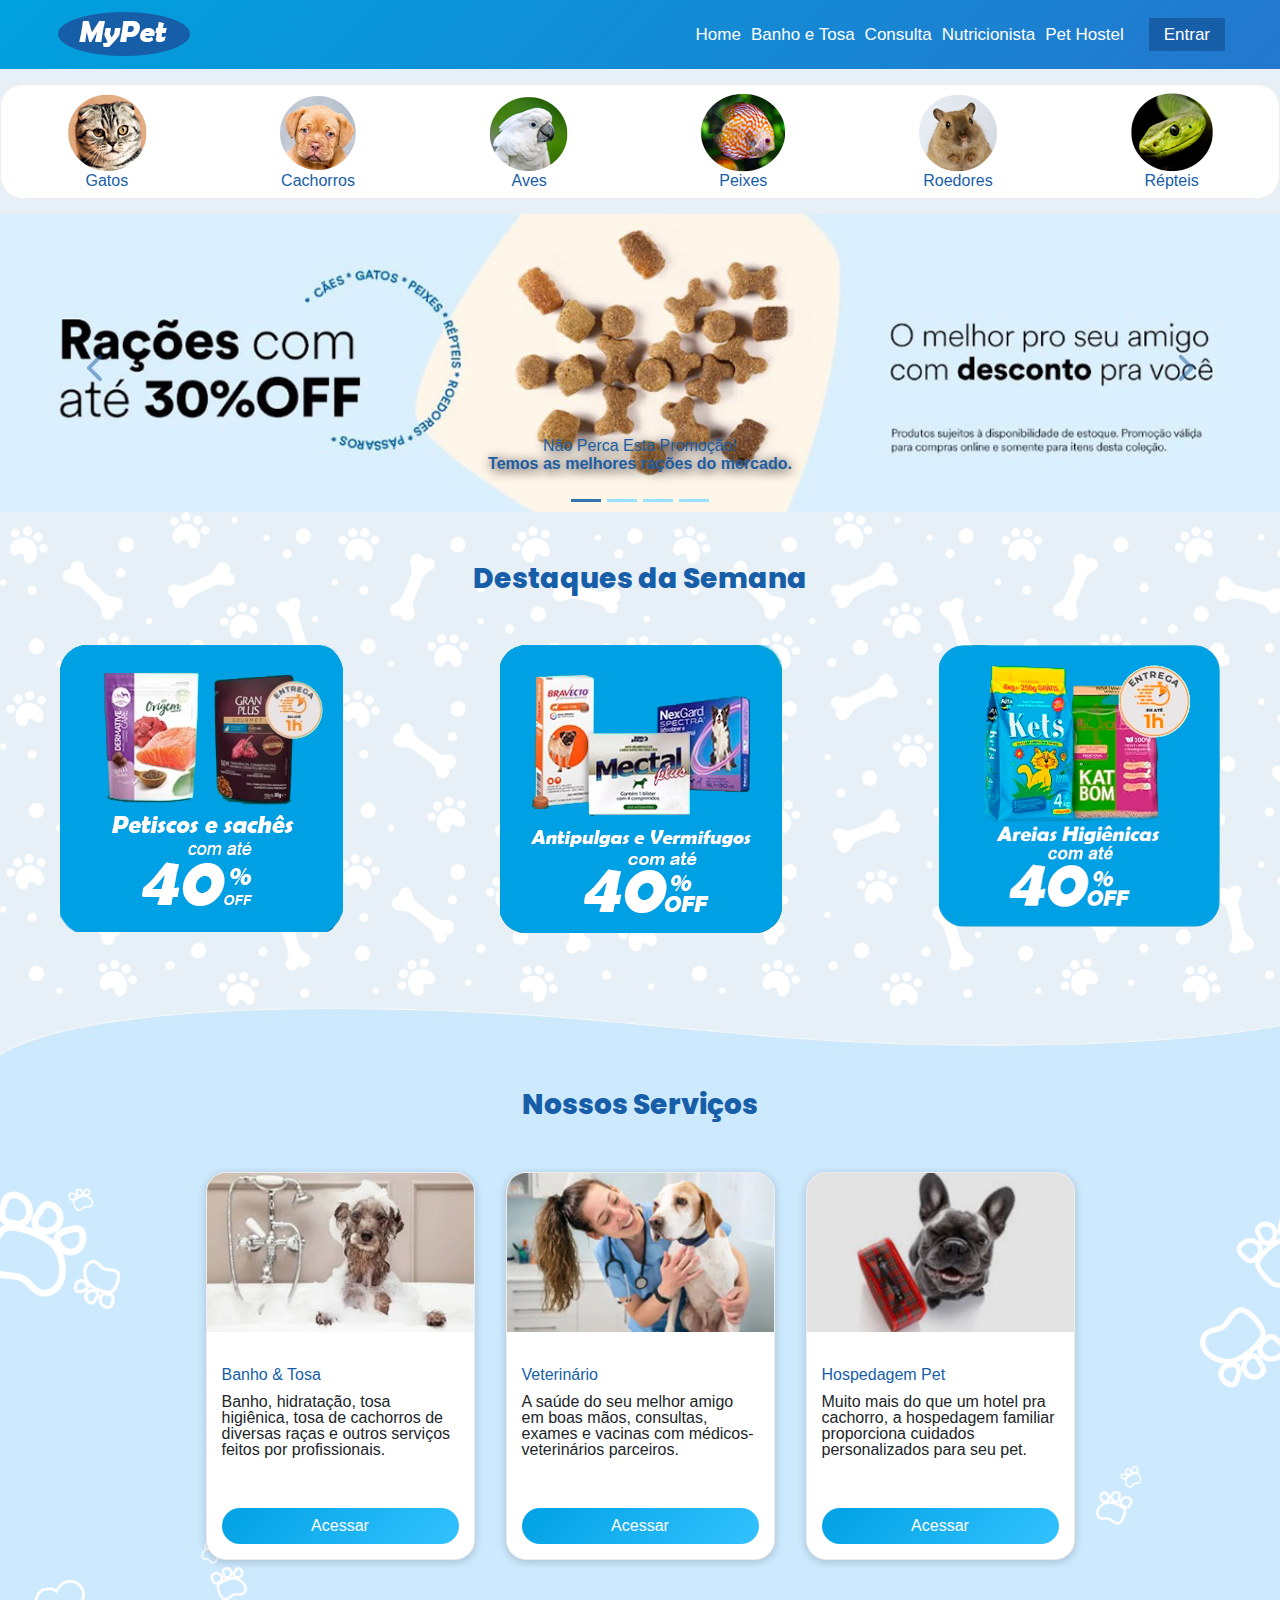
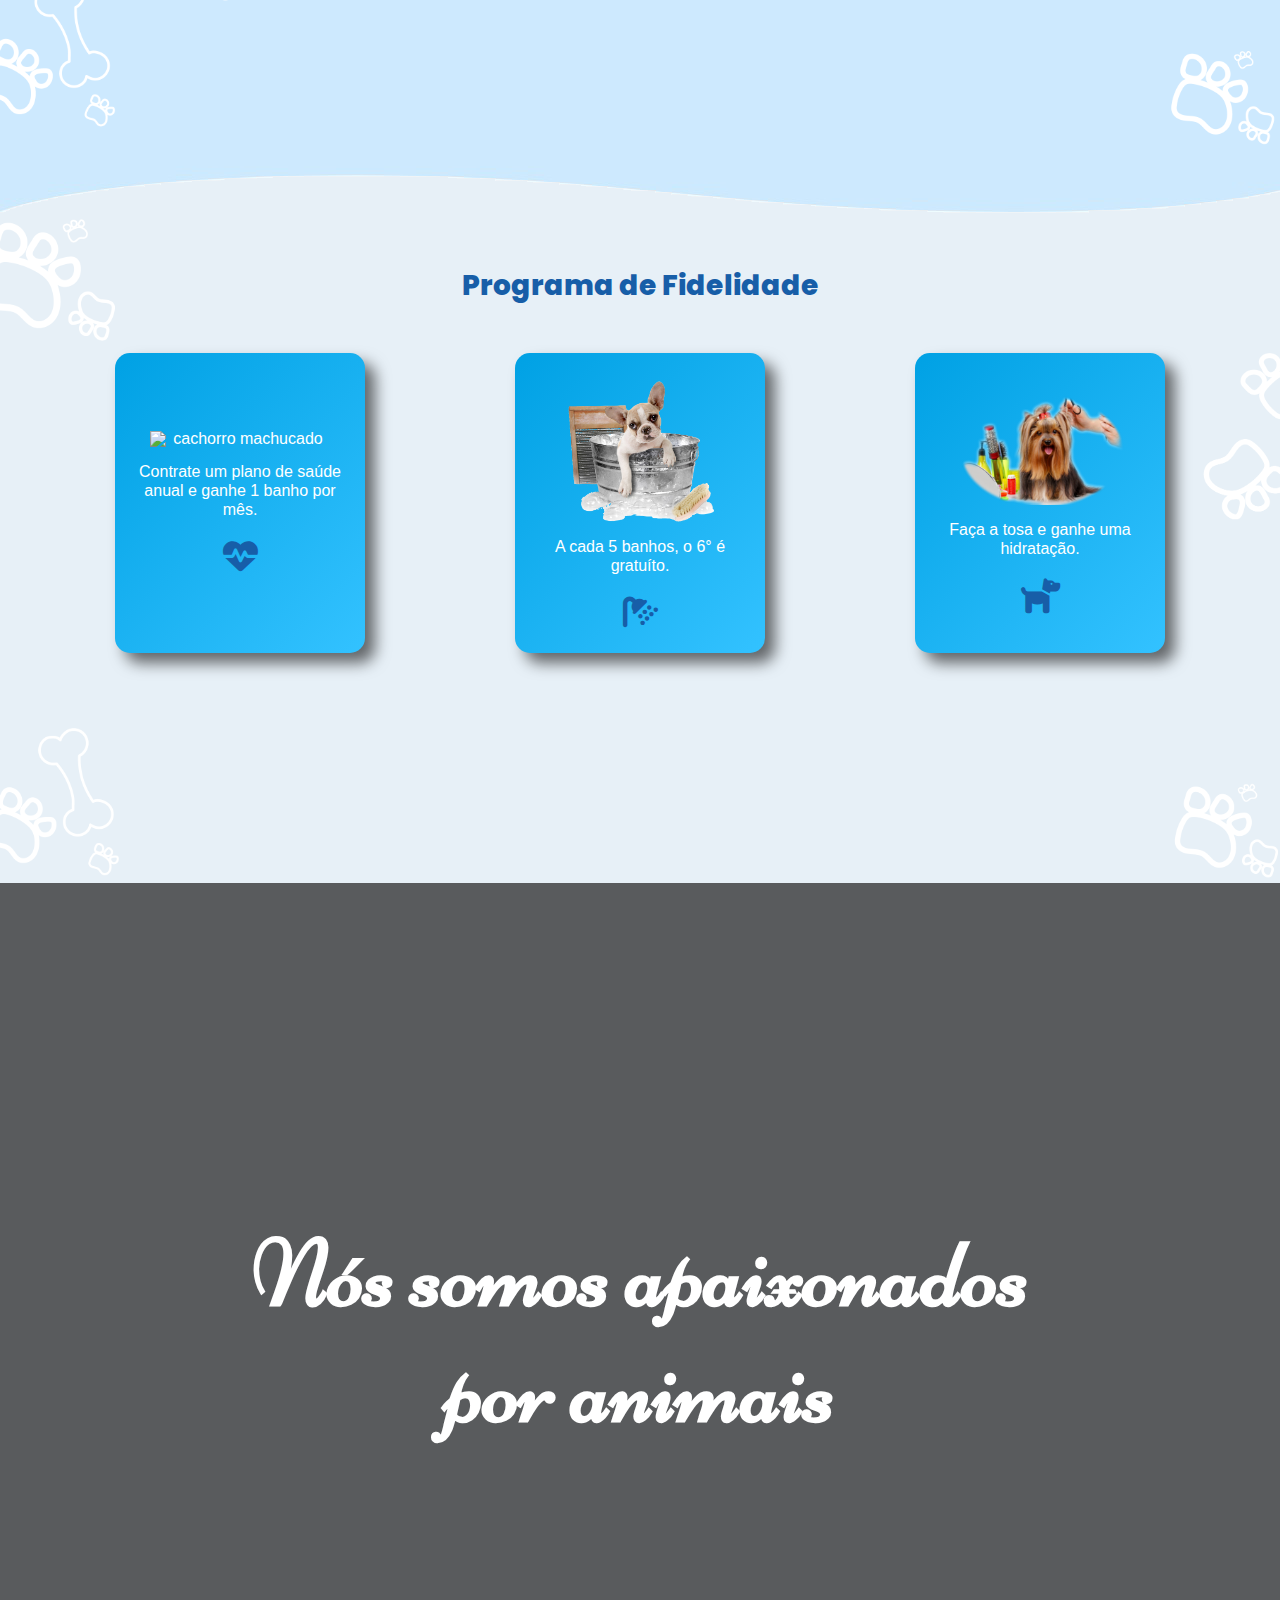
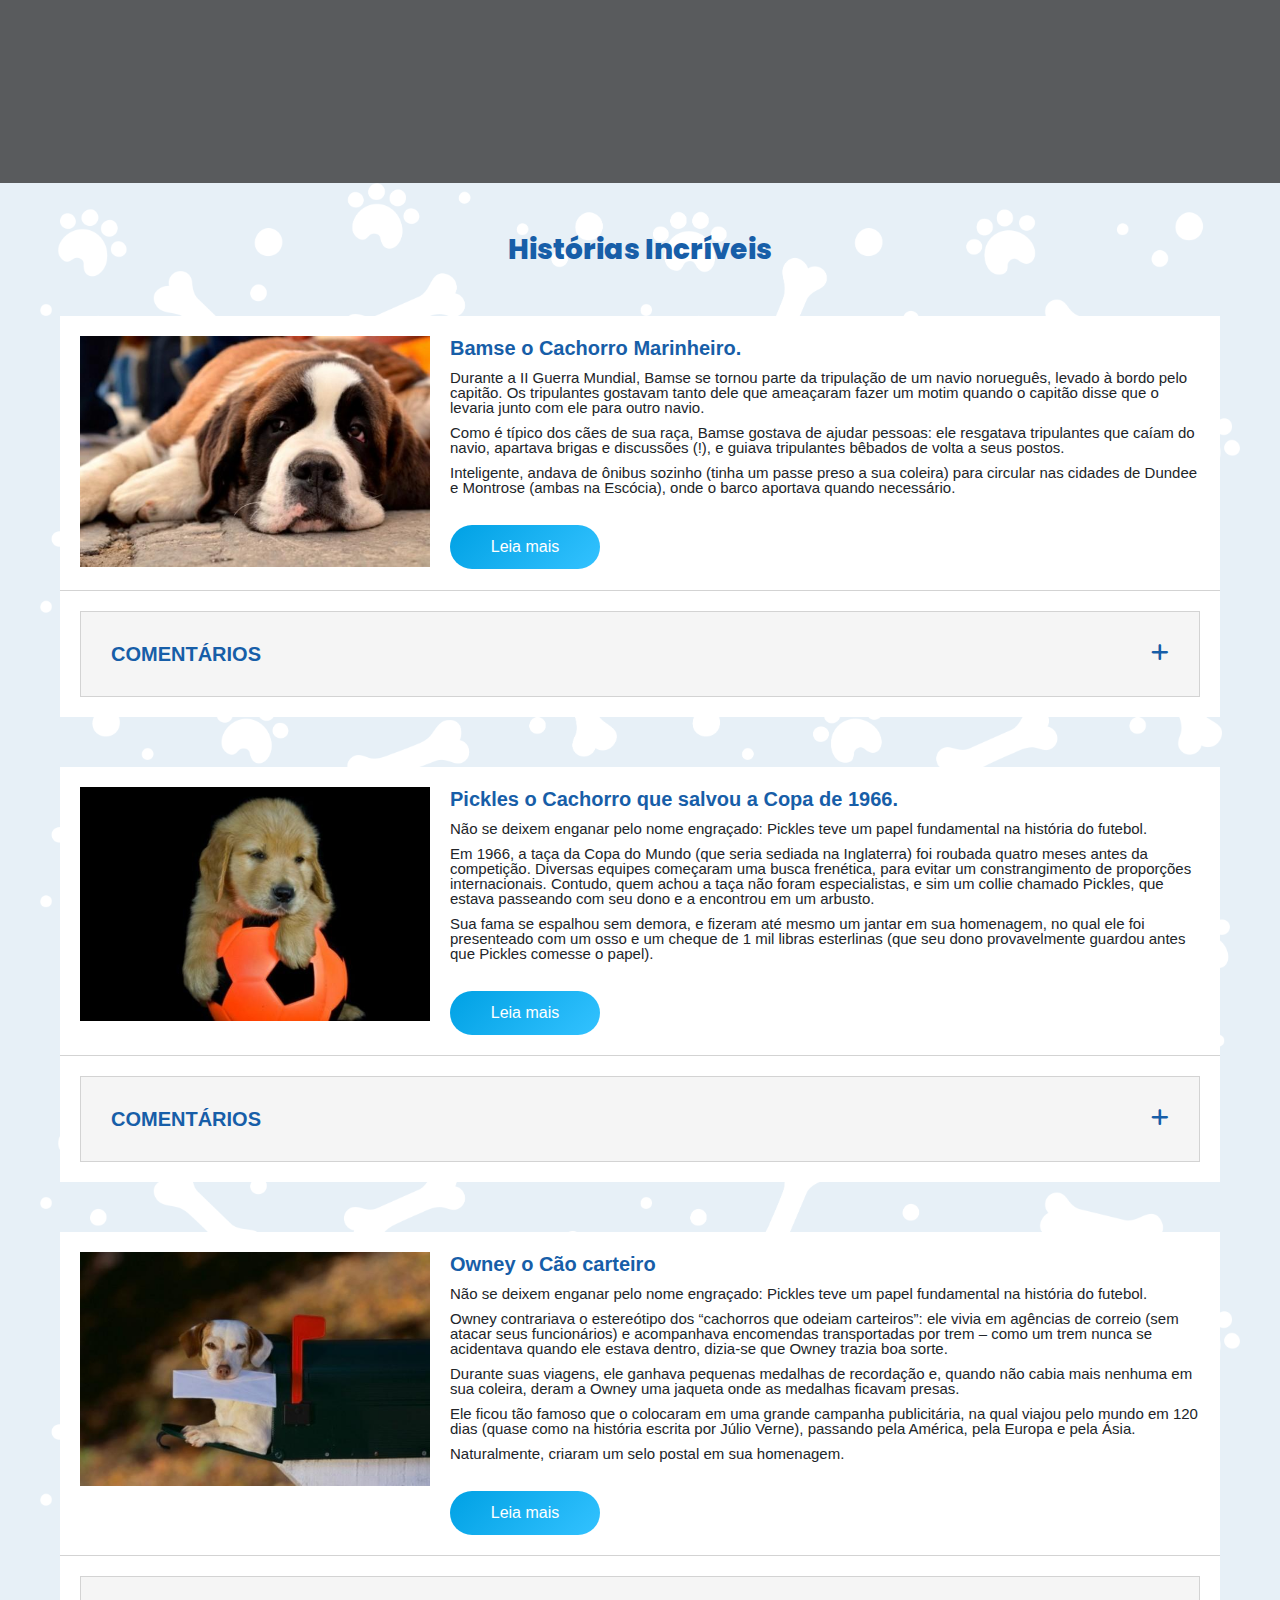
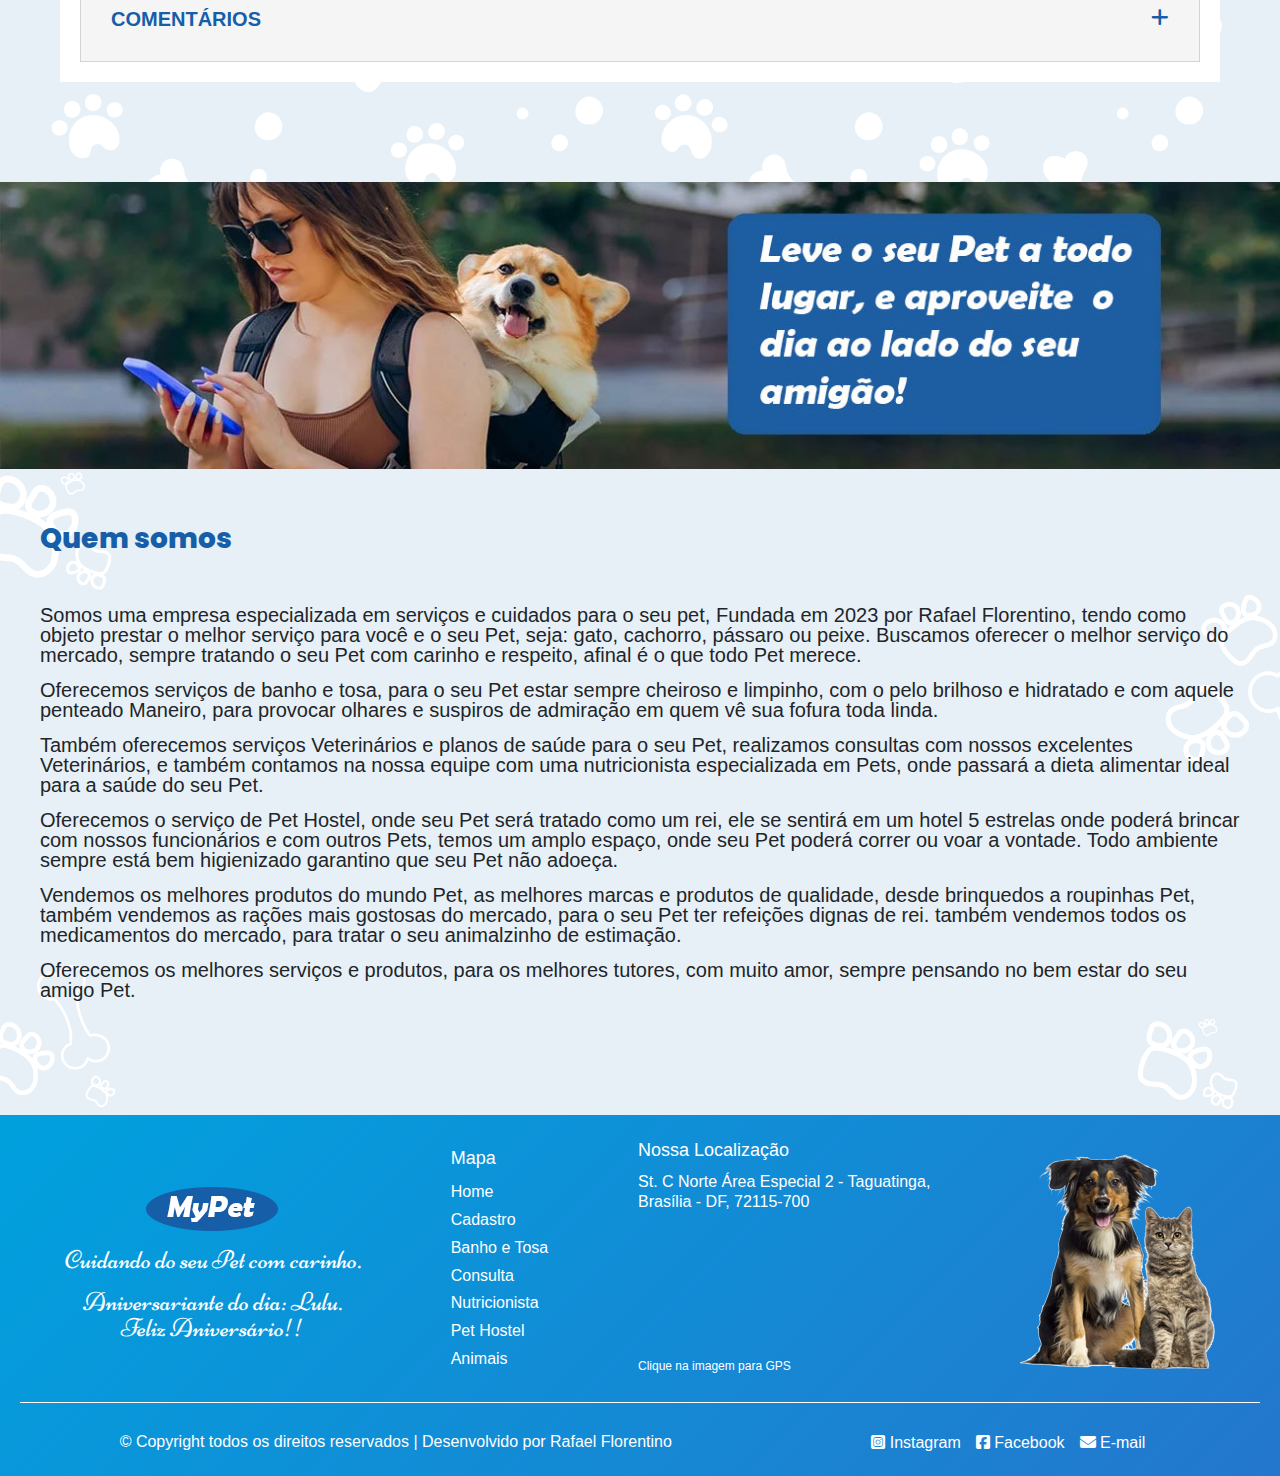
==== commit 315e2bf2: "ajustes" ====
--- a/index.html
+++ b/index.html
@@ -167,7 +167,7 @@
                 <div id="link-artigo">
                    
                     <article>
-                        <img src="img/cantinho01.jpg" alt="cachorro">
+                        <img src="img/Cantinho01.jpg" alt="cachorro">
                         <div class="textos-artigo">
                             <h2>Banho & Tosa</h2>
                             <p>Banho, hidratação, tosa higiênica, tosa de cachorros de diversas raças e outros serviços feitos 
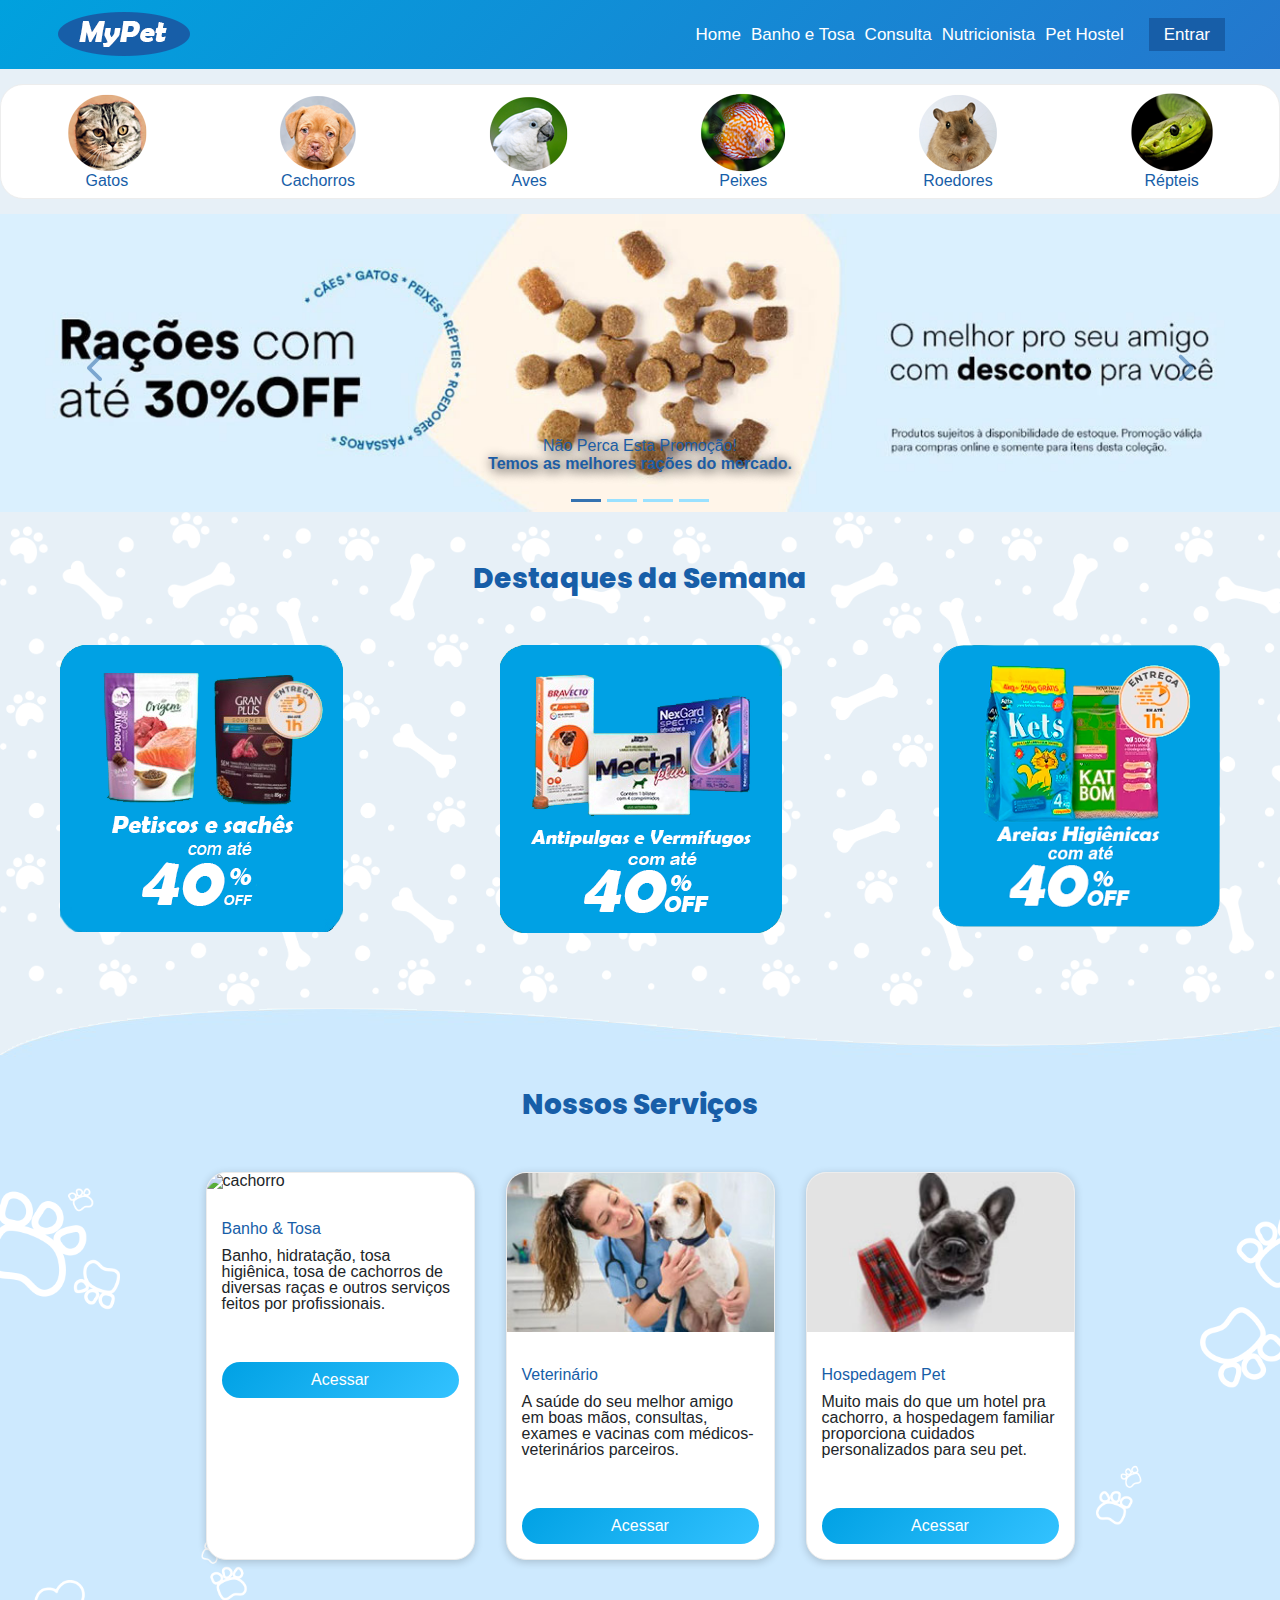
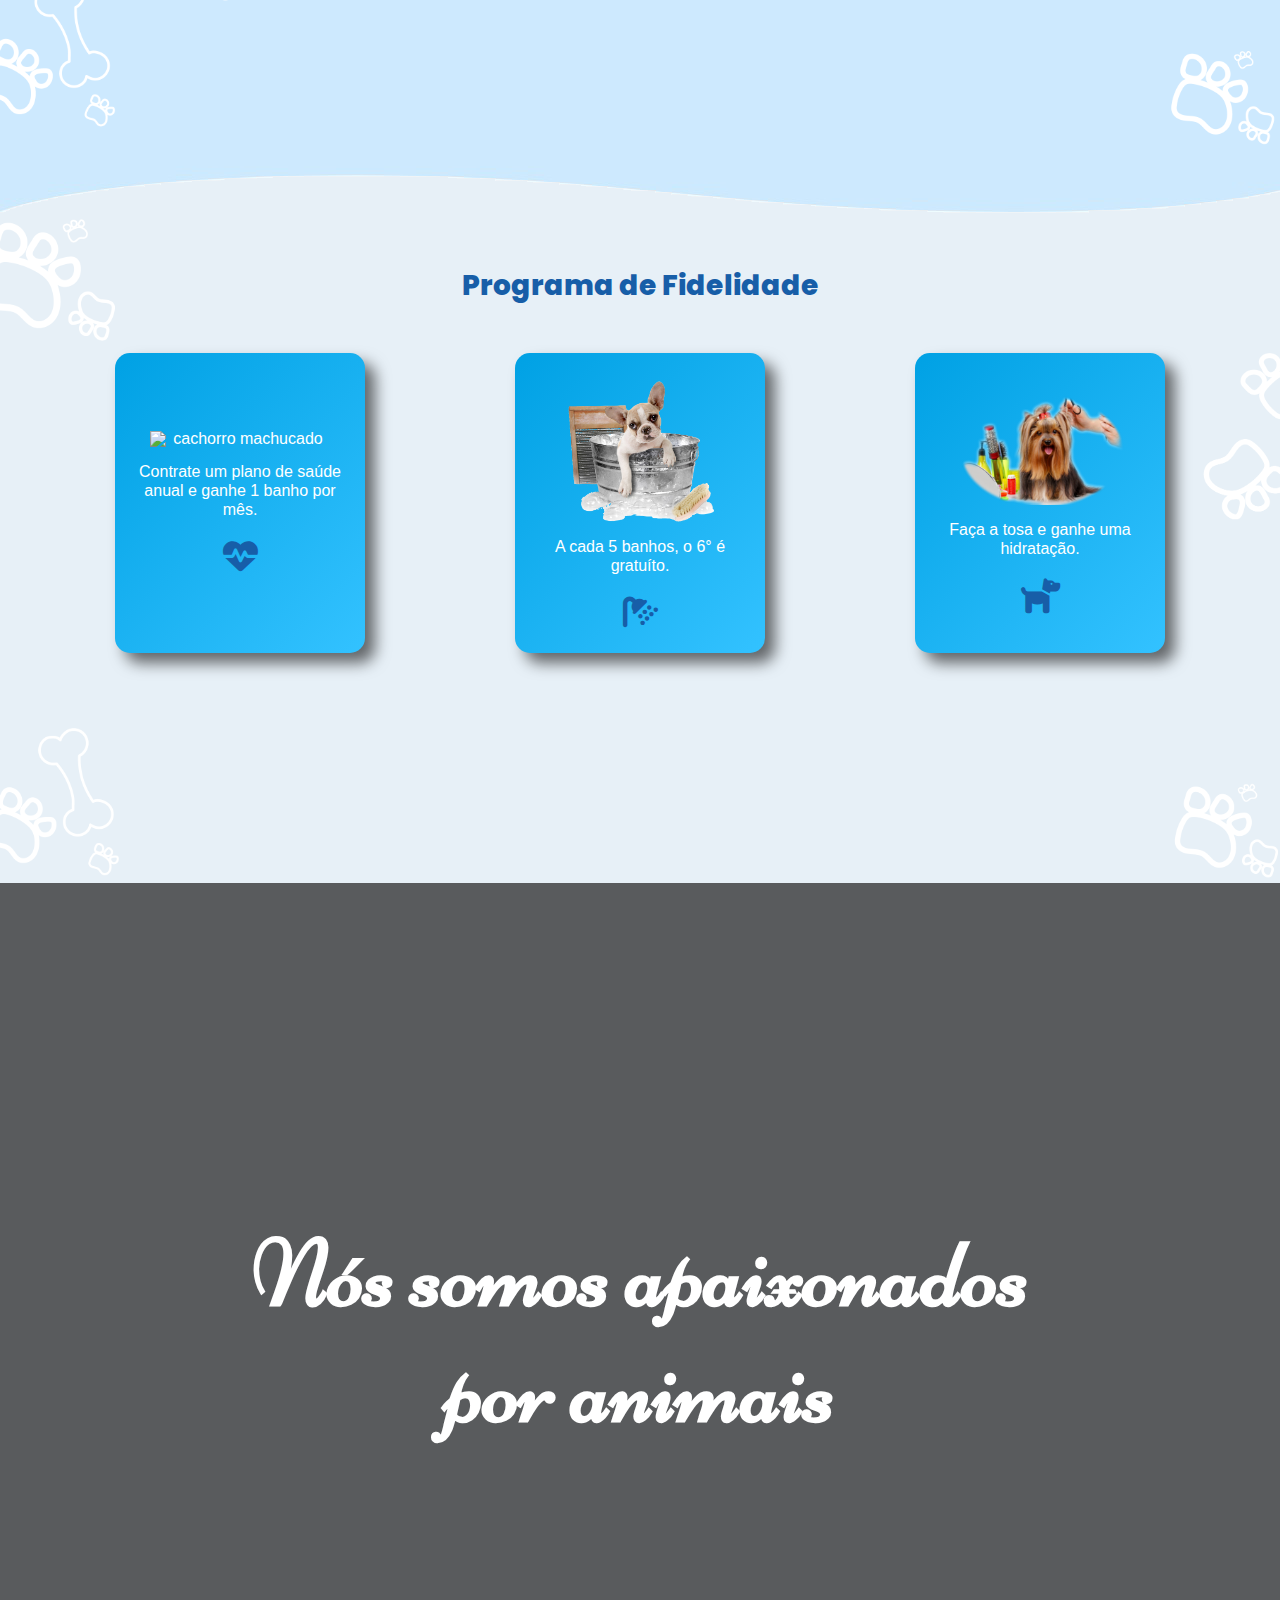
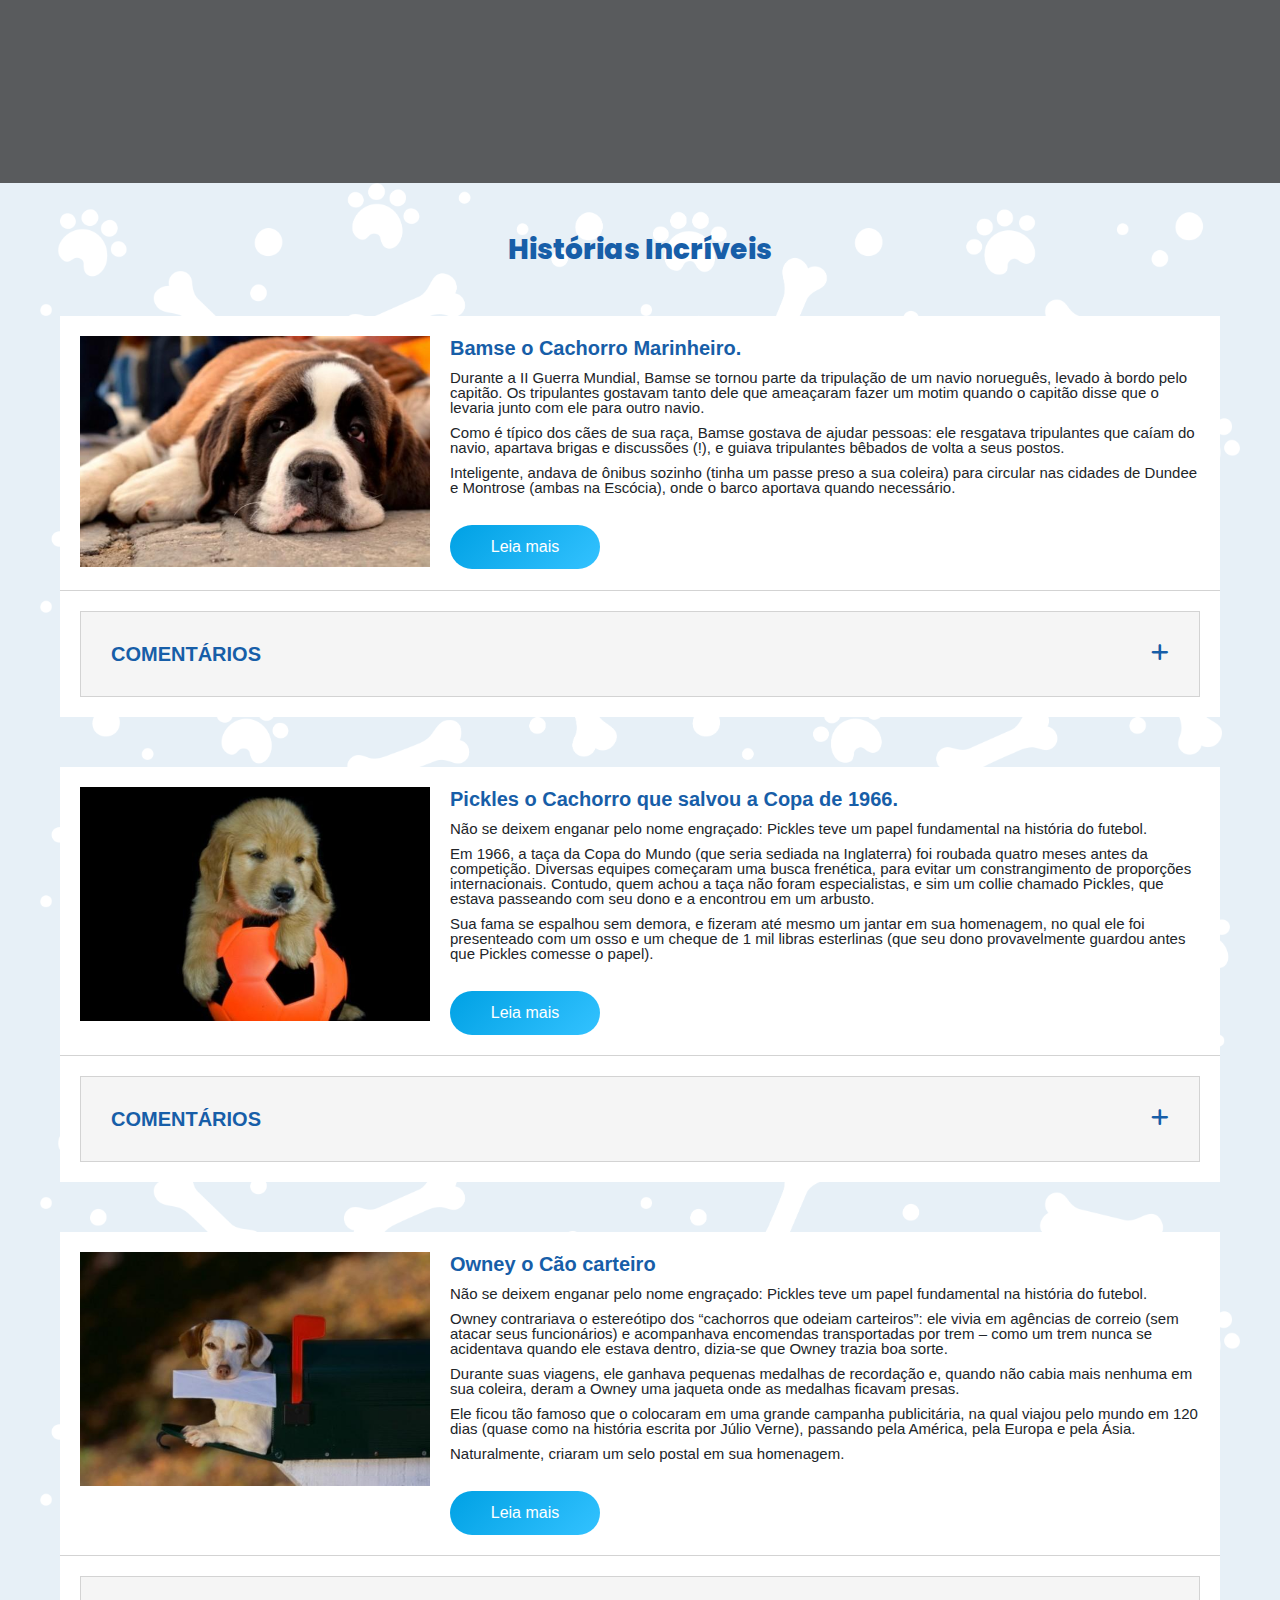
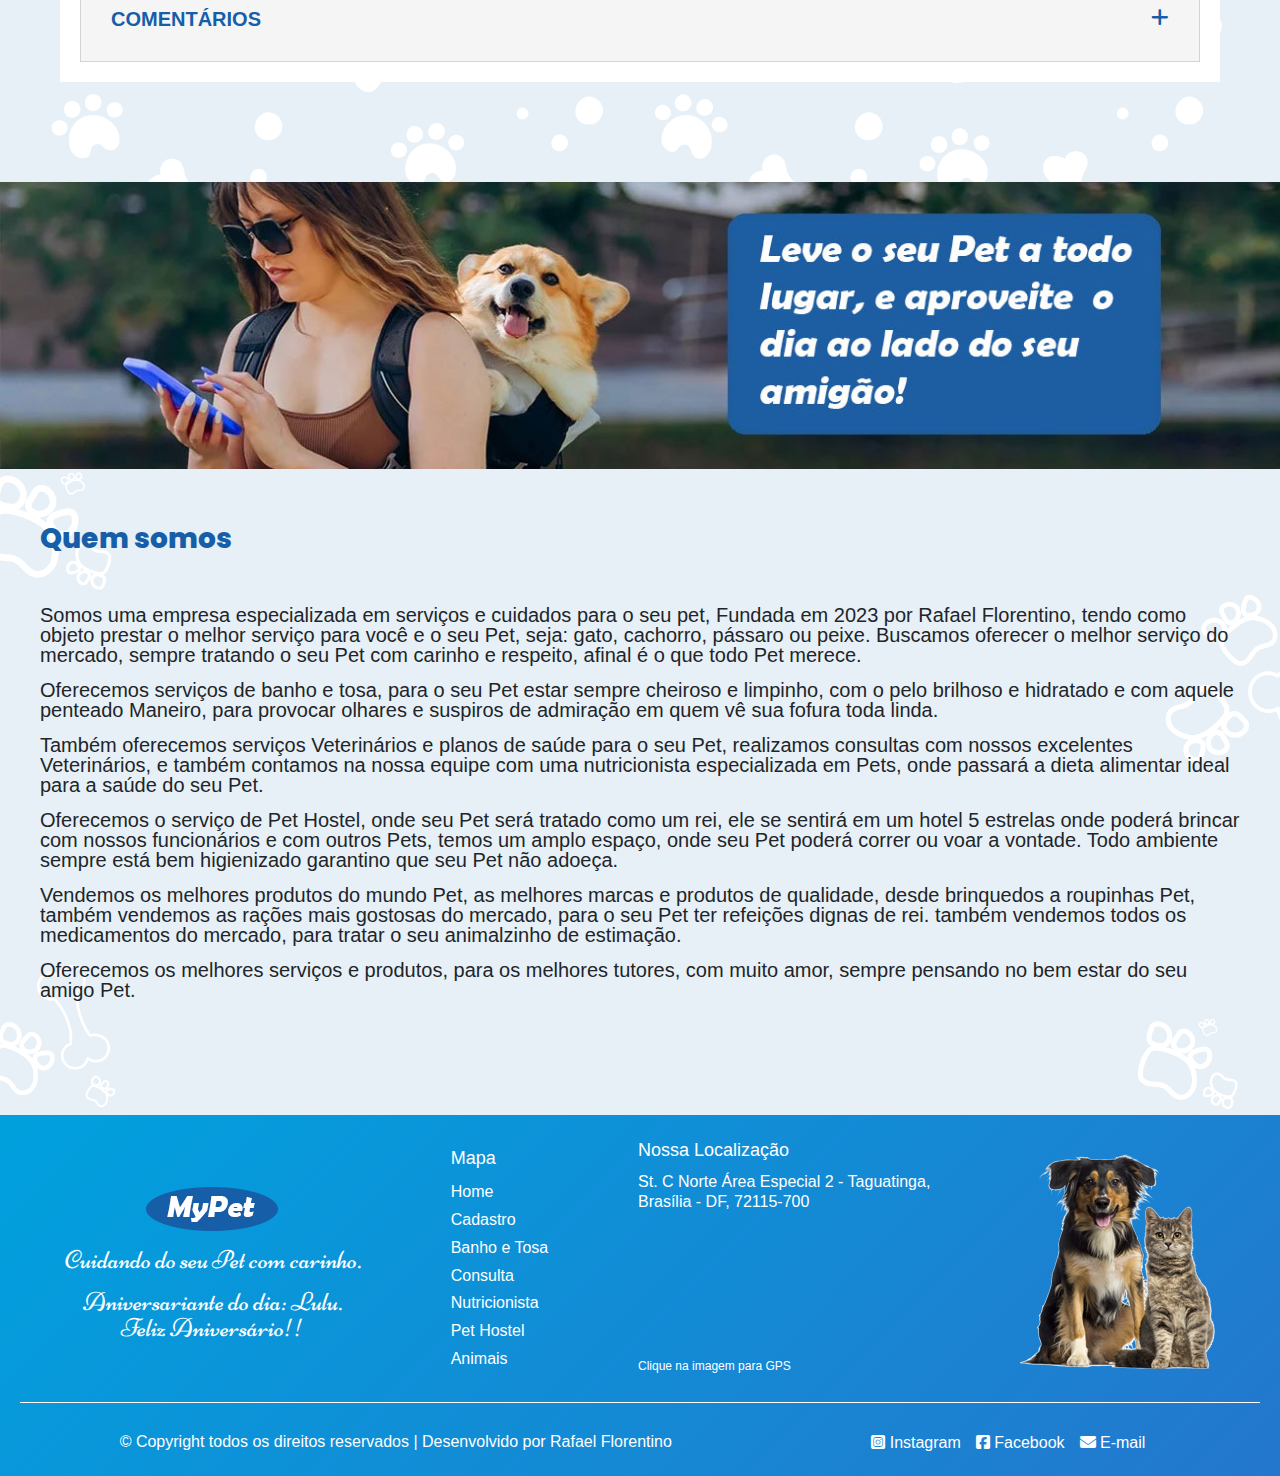
==== commit 59e4d659: "ajuste img" ====
--- a/index.html
+++ b/index.html
@@ -167,7 +167,7 @@
                 <div id="link-artigo">
                    
                     <article>
-                        <img src="img/Cantinho01.jpg" alt="cachorro">
+                        <img src="img/cantinho01.jpg" alt="cachorro">
                         <div class="textos-artigo">
                             <h2>Banho & Tosa</h2>
                             <p>Banho, hidratação, tosa higiênica, tosa de cachorros de diversas raças e outros serviços feitos 
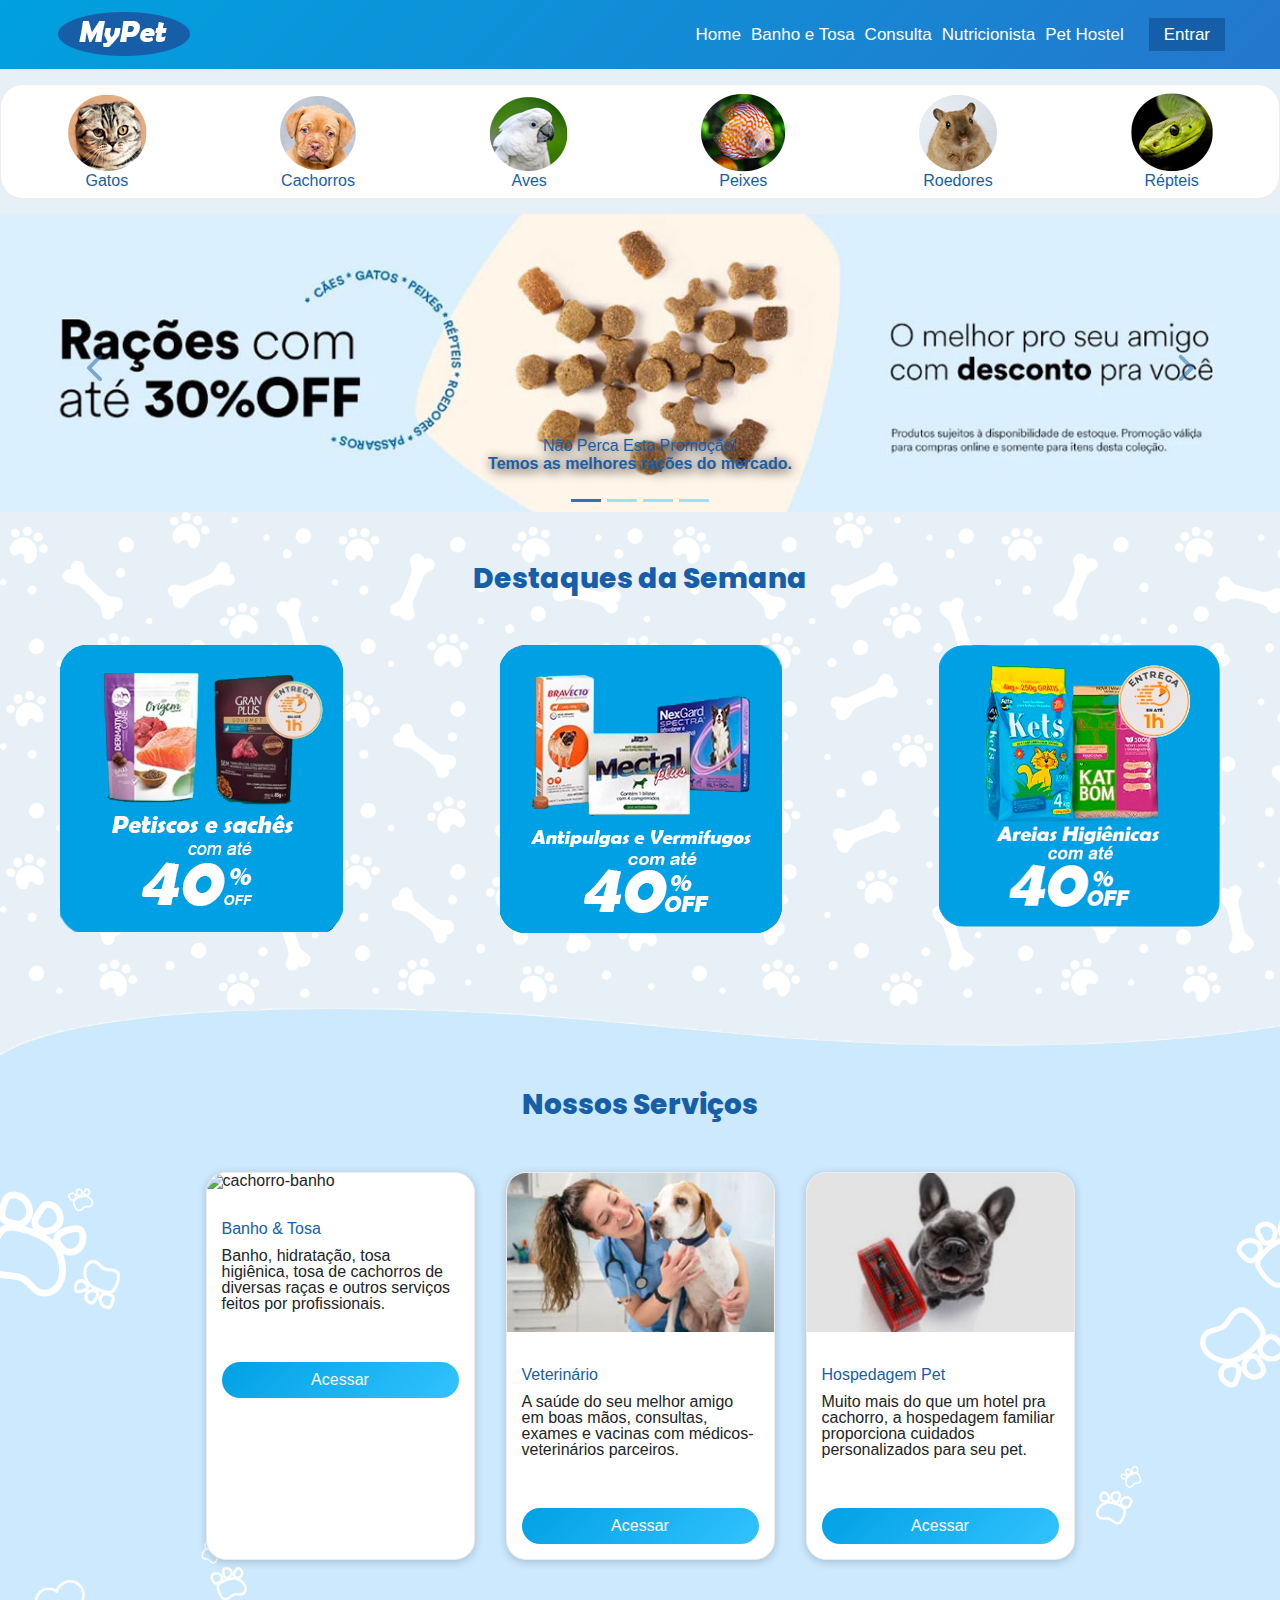
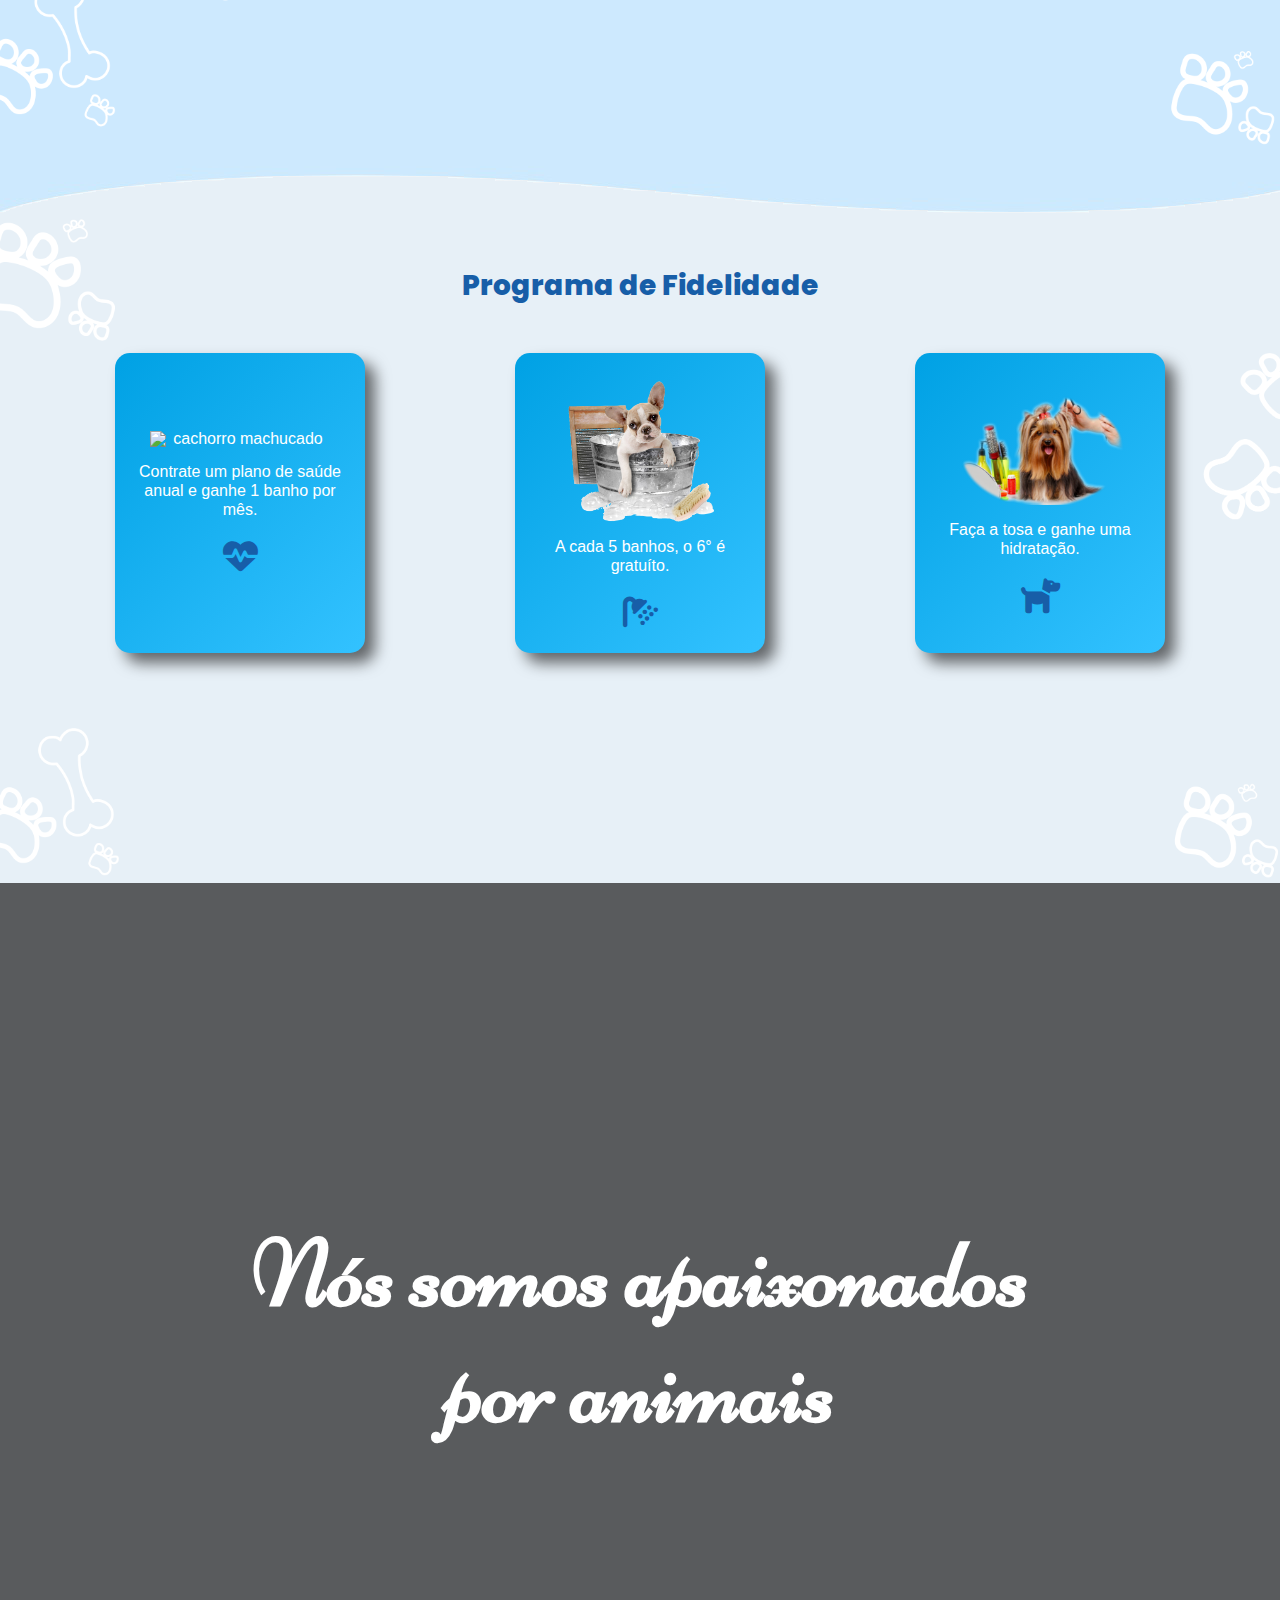
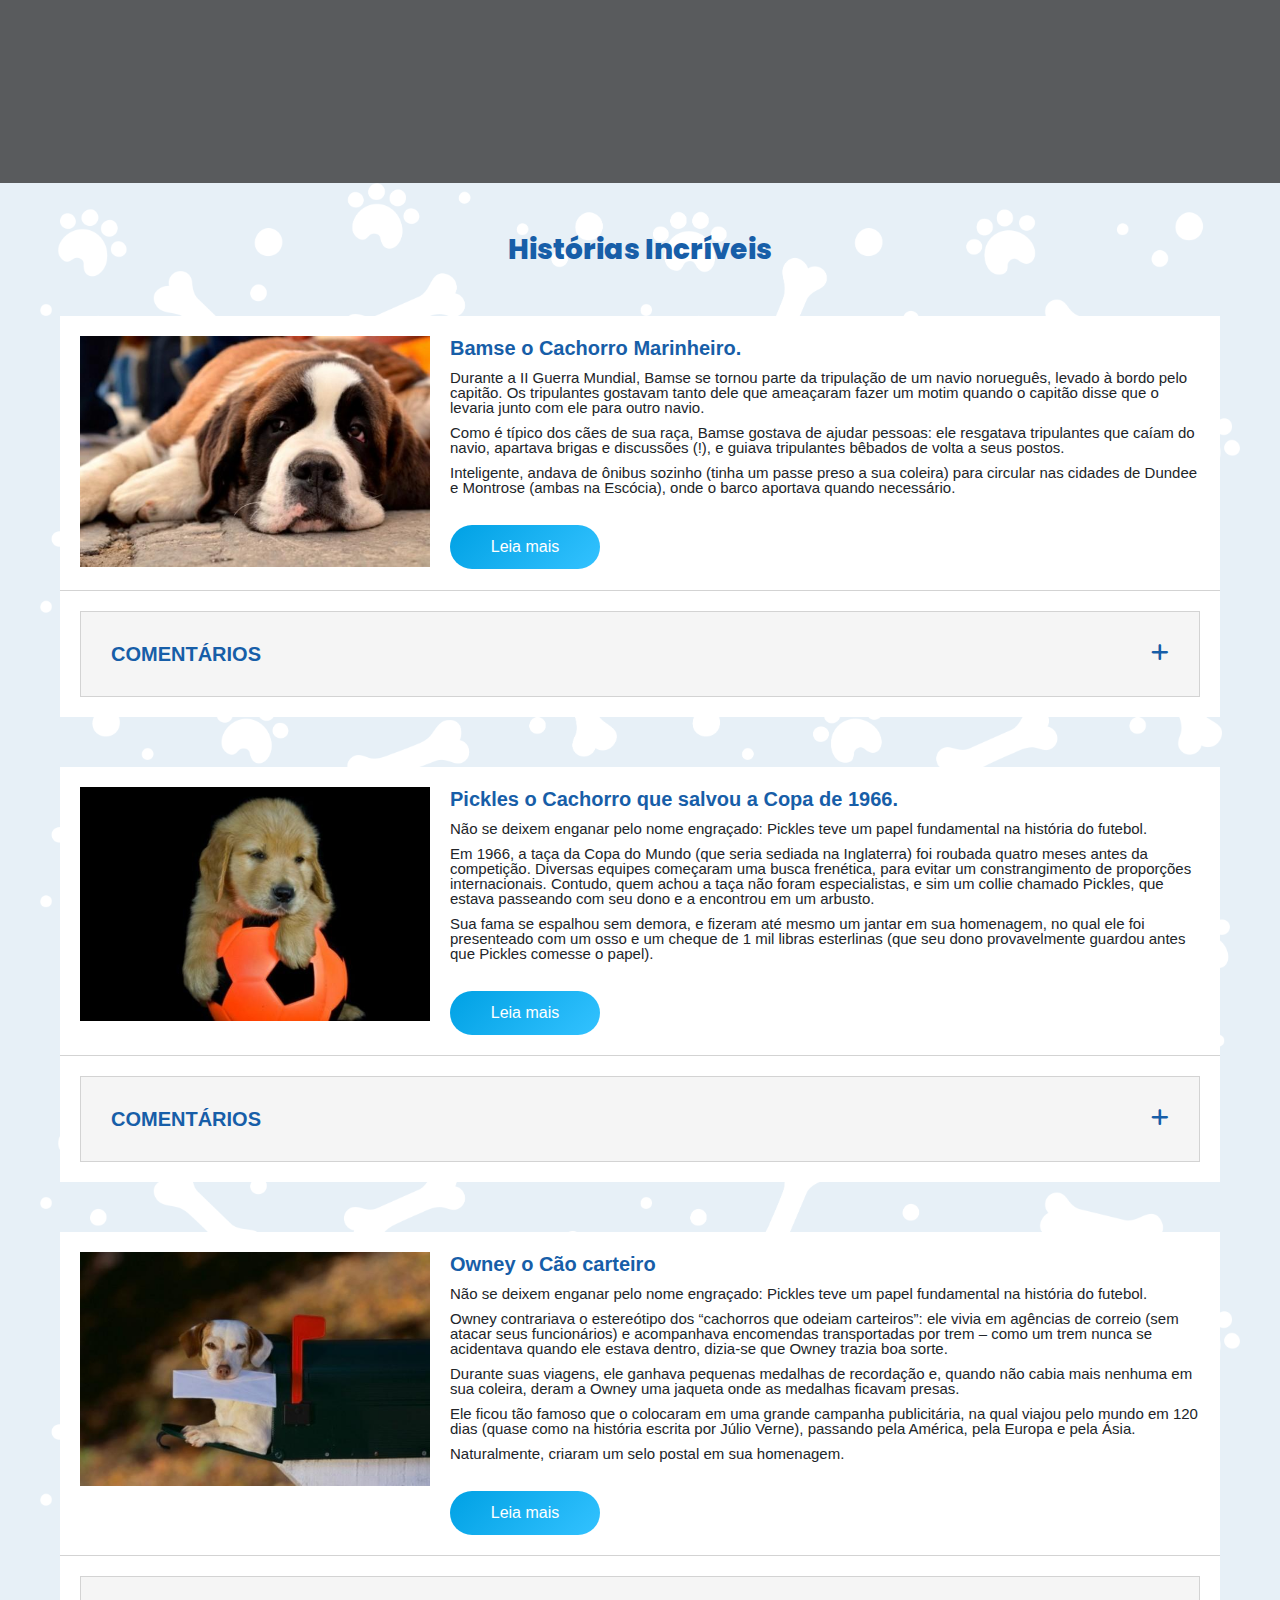
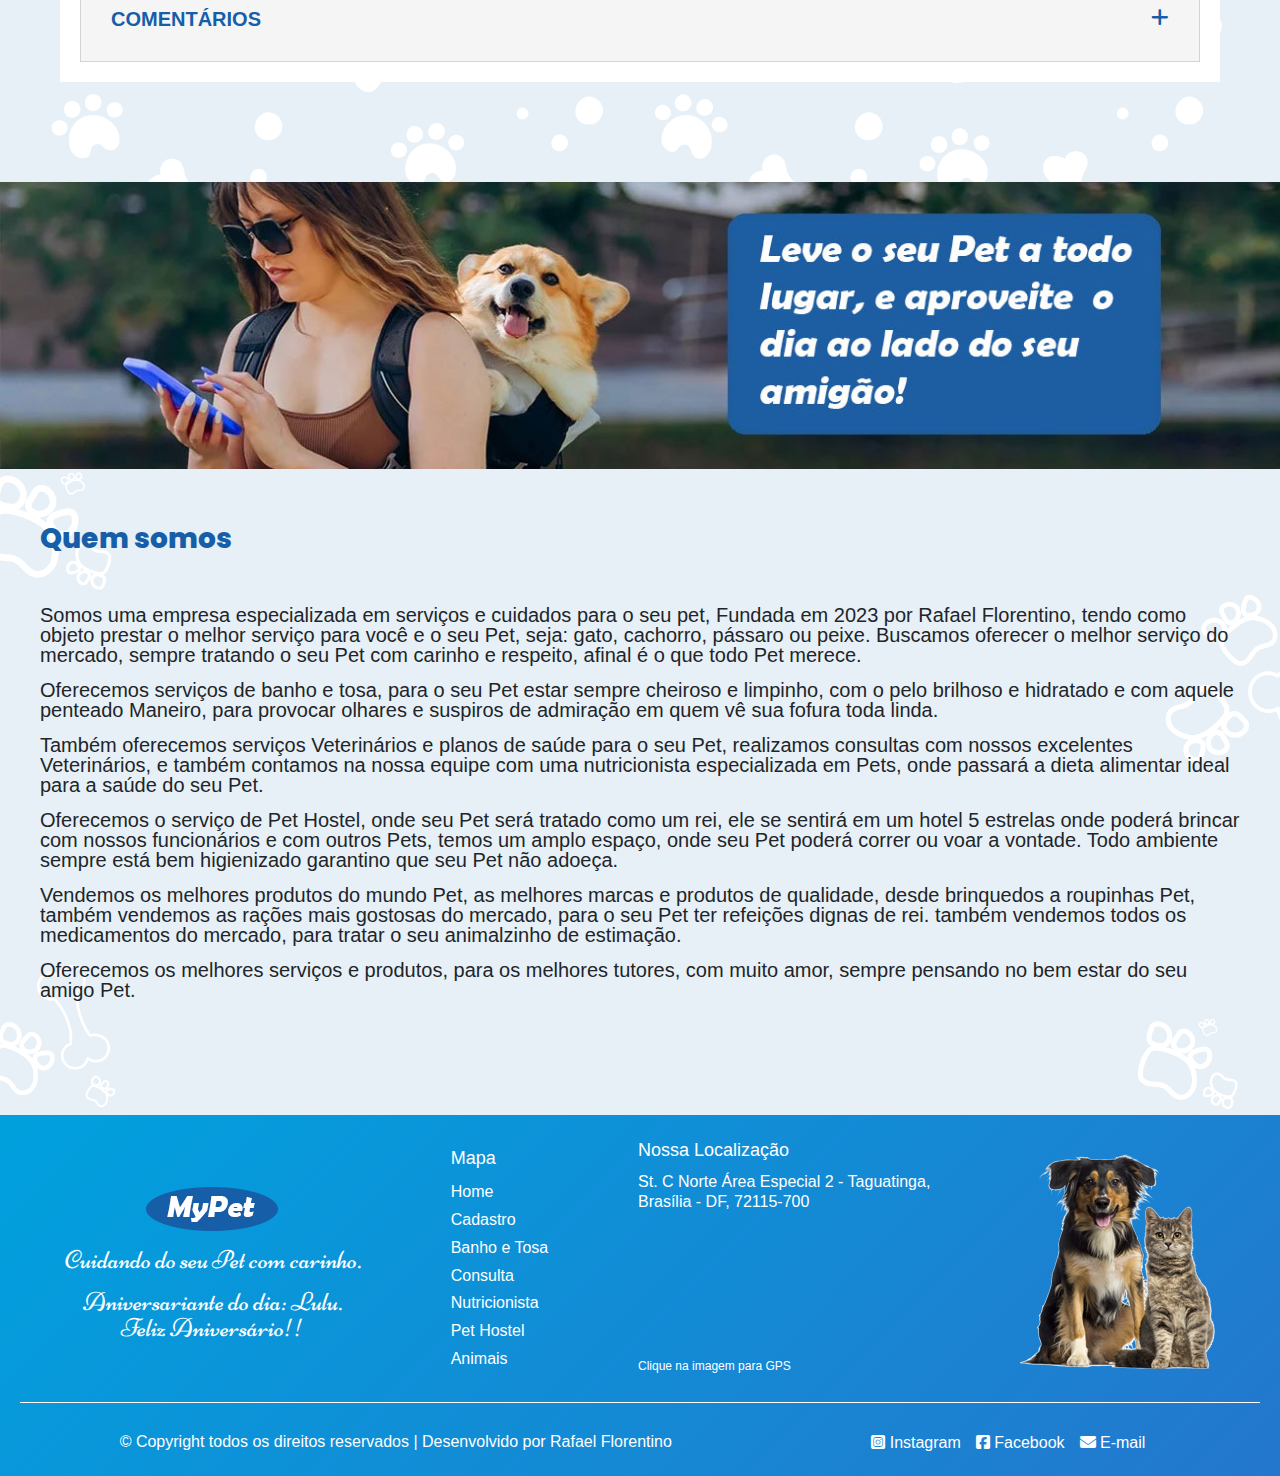
==== commit 0ca3ca0f: "ajustes" ====
--- a/index.html
+++ b/index.html
@@ -73,12 +73,12 @@
         <section id="vitrine">
             <div id="especies">
                 <ul>
-                    <li><a href="animais.html"><img src="img/gato.png" alt="Gato"> Gatos</a></li>
-                    <li><a href="animais.html"><img src="img/cachorro.png" alt="Cachorro"> Cachorros</a></li>
-                    <li><a href="animais.html"><img src="img/ave.png" alt="Ave"> Aves</a></li>
-                    <li><a href="animais.html"><img src="img/peixe.png" alt="Peixe"> Peixes</a></li>
-                    <li><a href="animais.html"><img src="img/rato.png" alt="Rato">Roedores</a></li>
-                    <li><a href="animais.html"><img src="img/cobra.png" alt="Cobra">Répteis</a></li>
+                    <li><a href="animais.html#gatos"><img src="img/gato.png" alt="Gato"> Gatos</a></li>
+                    <li><a href="animais.html#cachorros"><img src="img/cachorro.png" alt="Cachorro"> Cachorros</a></li>
+                    <li><a href="animais.html#aves"><img src="img/ave.png" alt="Ave"> Aves</a></li>
+                    <li><a href="animais.html#peixes"><img src="img/peixe.png" alt="Peixe"> Peixes</a></li>
+                    <li><a href="animais.html#roedores"><img src="img/rato.png" alt="Rato">Roedores</a></li>
+                    <li><a href="animais.html#repteis"><img src="img/cobra.png" alt="Cobra">Répteis</a></li>
                 </ul>
             </div>
 
@@ -167,7 +167,7 @@
                 <div id="link-artigo">
                    
                     <article>
-                        <img src="img/cantinho01.jpg" alt="cachorro">
+                        <img src="img/cantinho01.jpg" alt="cachorro-banho">
                         <div class="textos-artigo">
                             <h2>Banho & Tosa</h2>
                             <p>Banho, hidratação, tosa higiênica, tosa de cachorros de diversas raças e outros serviços feitos 
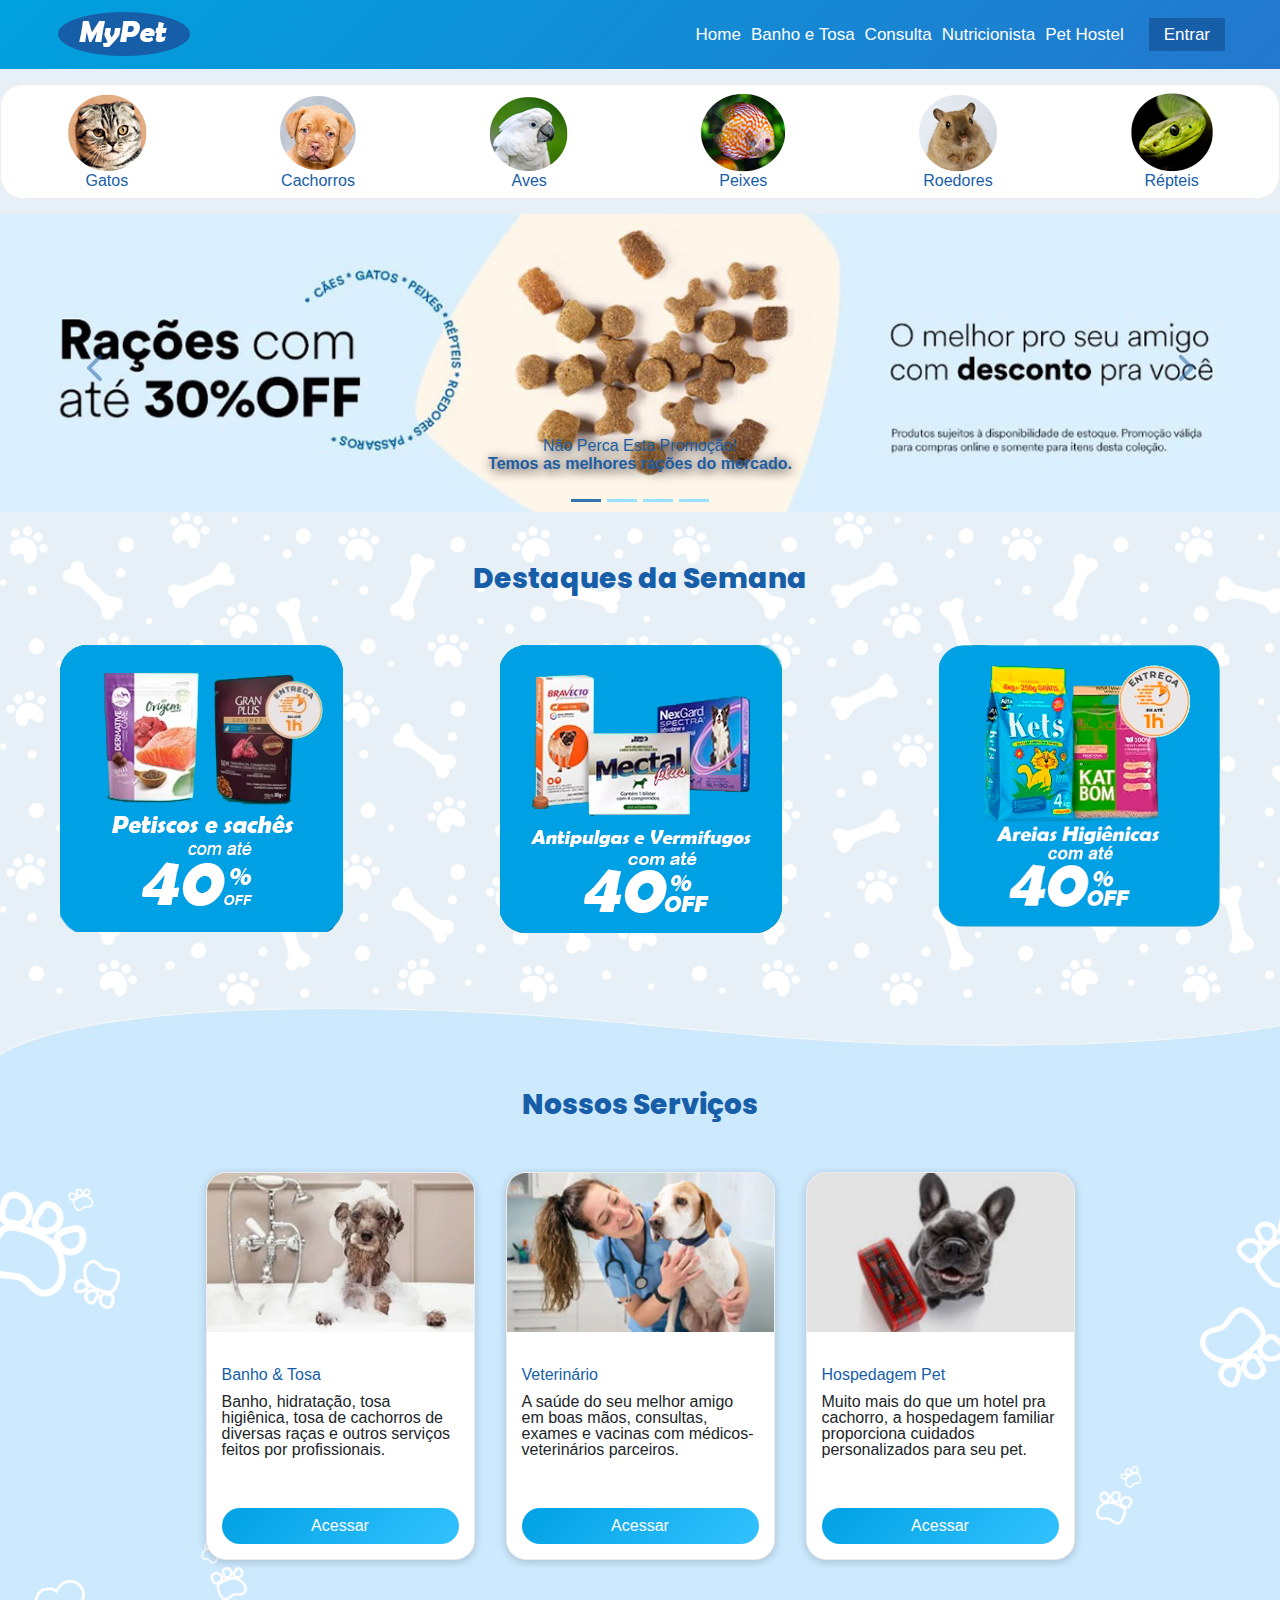
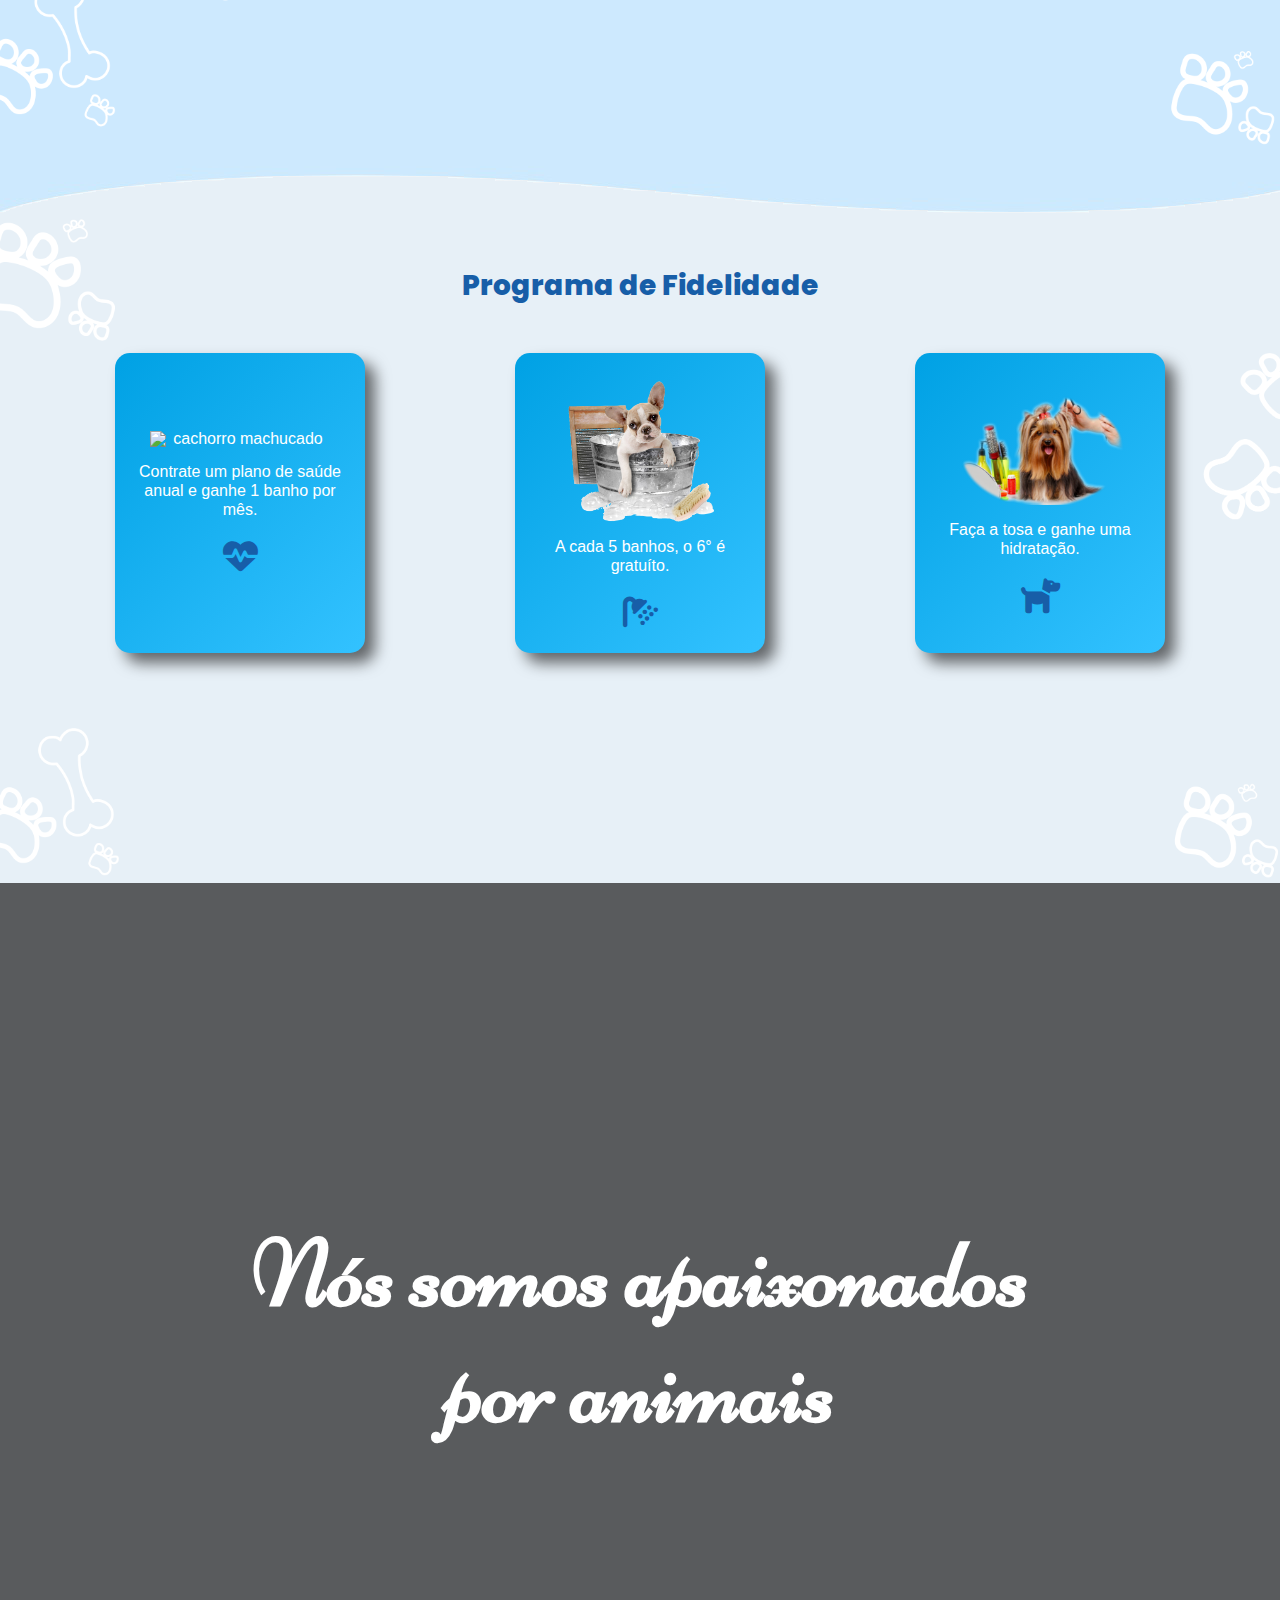
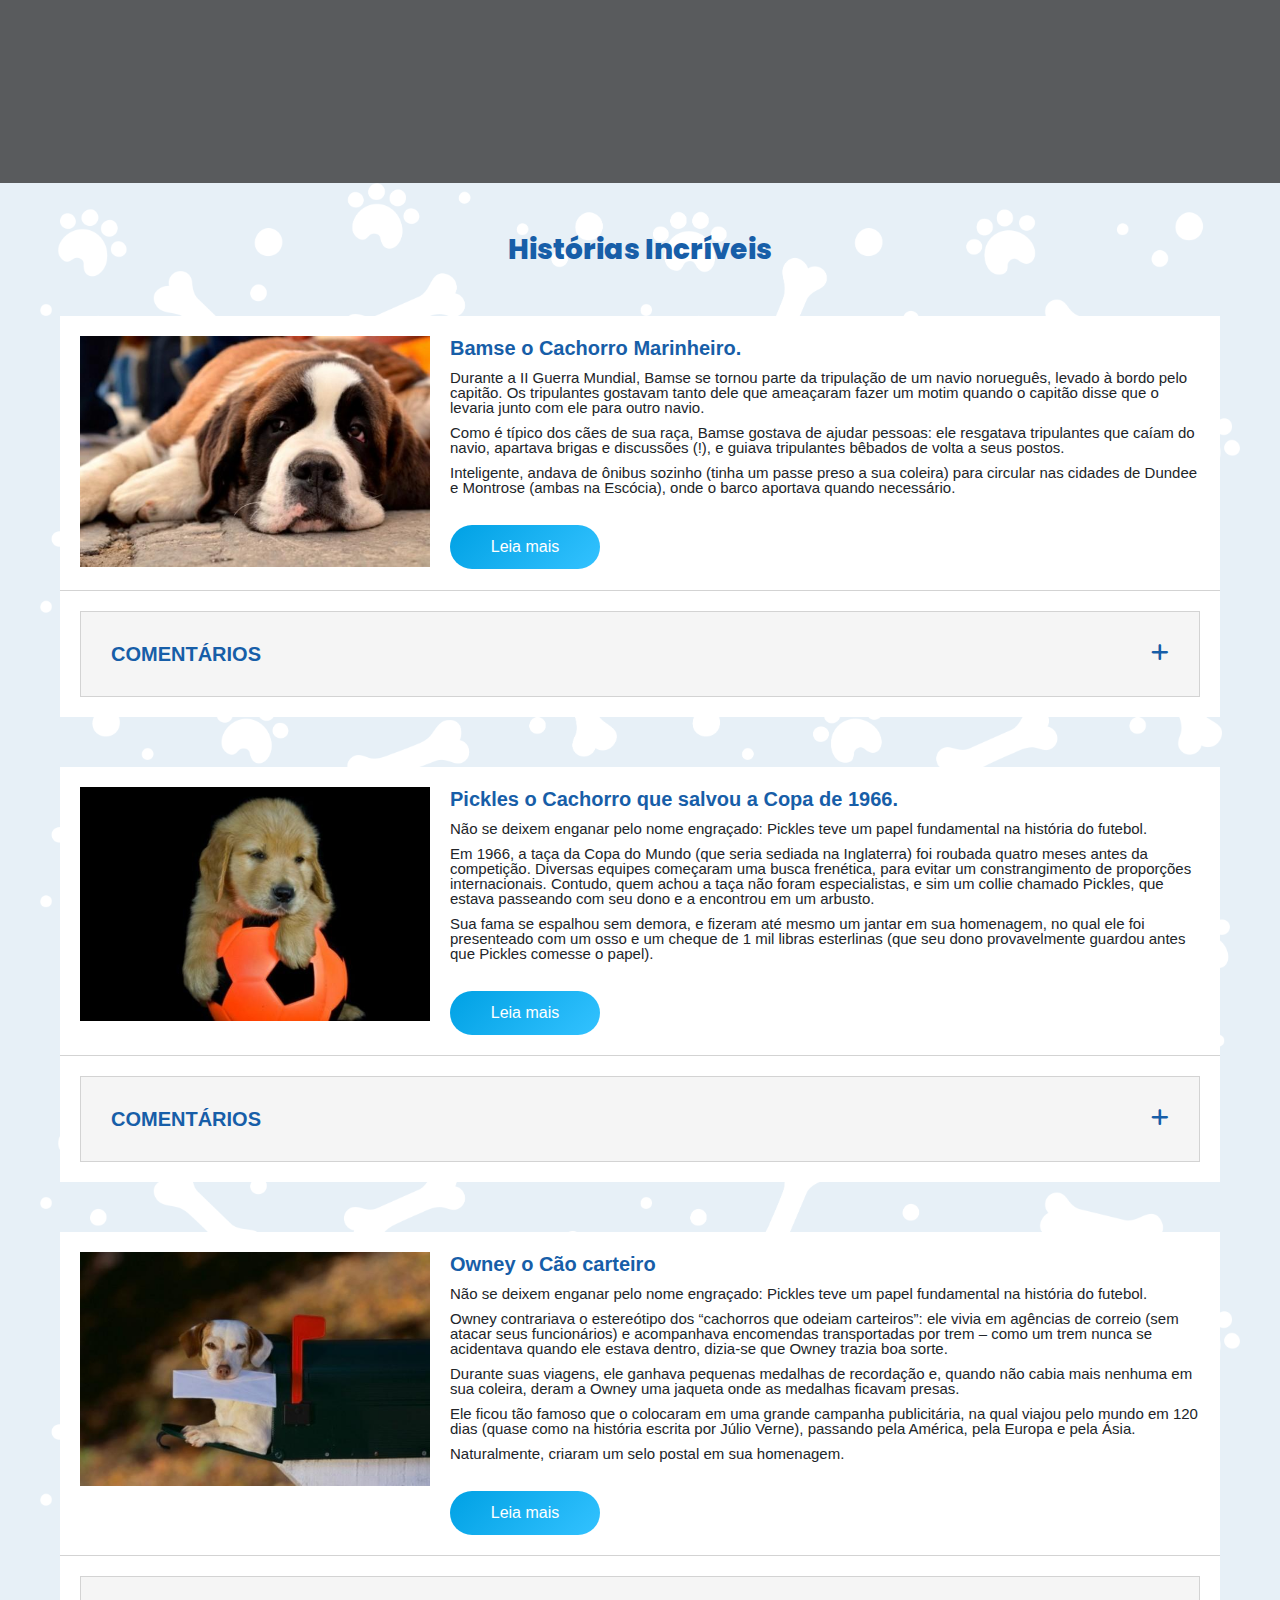
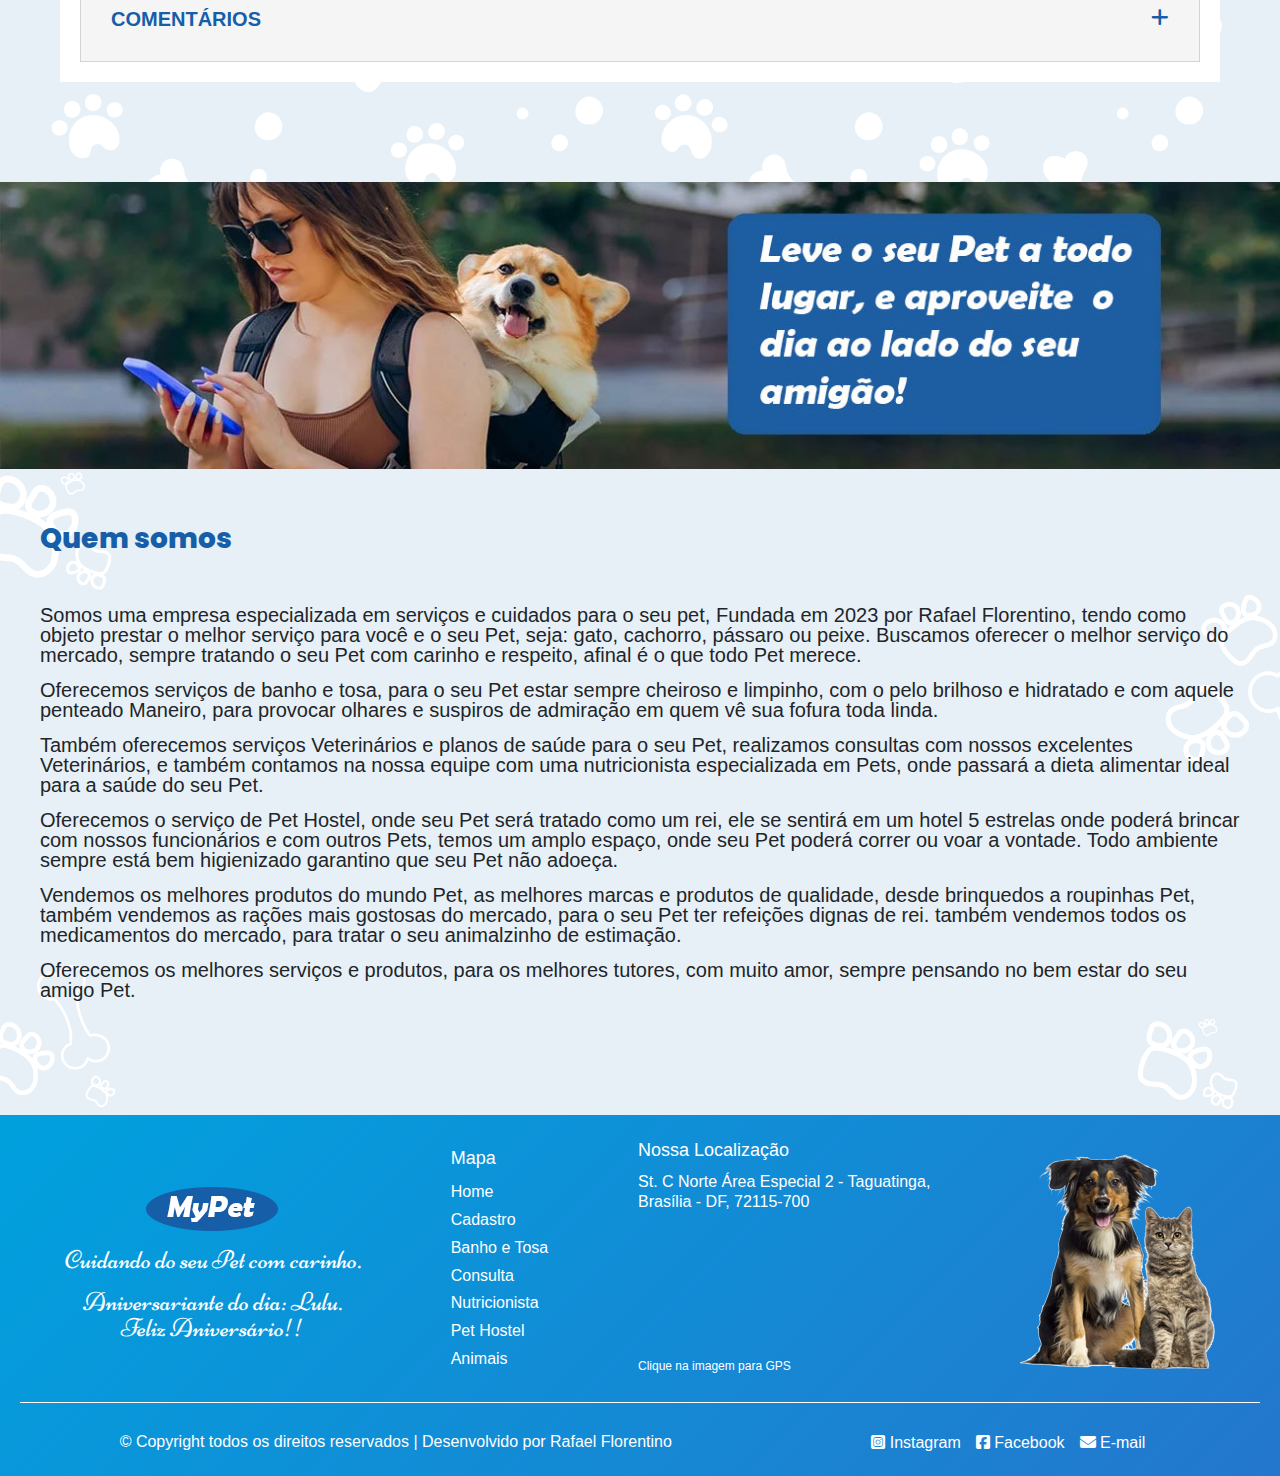
==== commit ae2dc87b: "Ajustes" ====
--- a/index.html
+++ b/index.html
@@ -167,7 +167,7 @@
                 <div id="link-artigo">
                    
                     <article>
-                        <img src="img/cantinho01.jpg" alt="cachorro-banho">
+                        <img src="img/cantinho00.jpg" alt="cachorro-banho">
                         <div class="textos-artigo">
                             <h2>Banho & Tosa</h2>
                             <p>Banho, hidratação, tosa higiênica, tosa de cachorros de diversas raças e outros serviços feitos 
